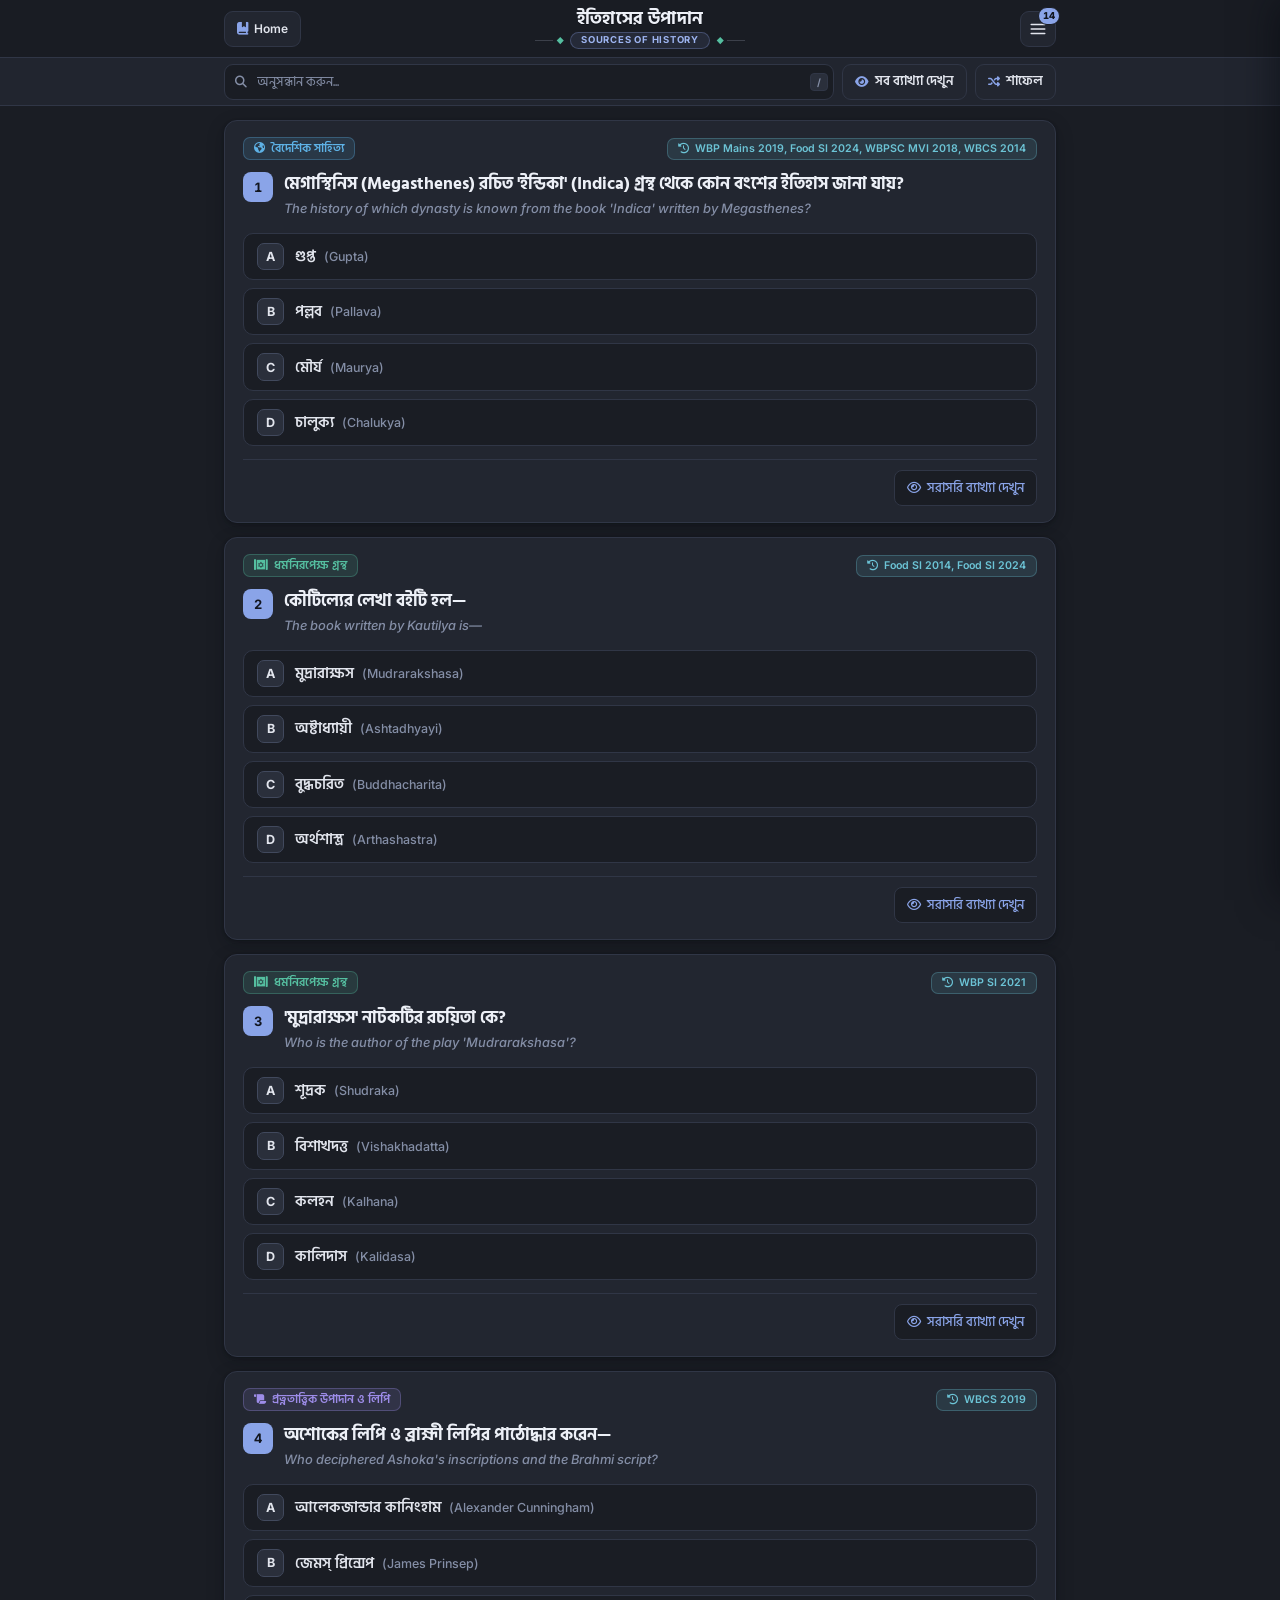
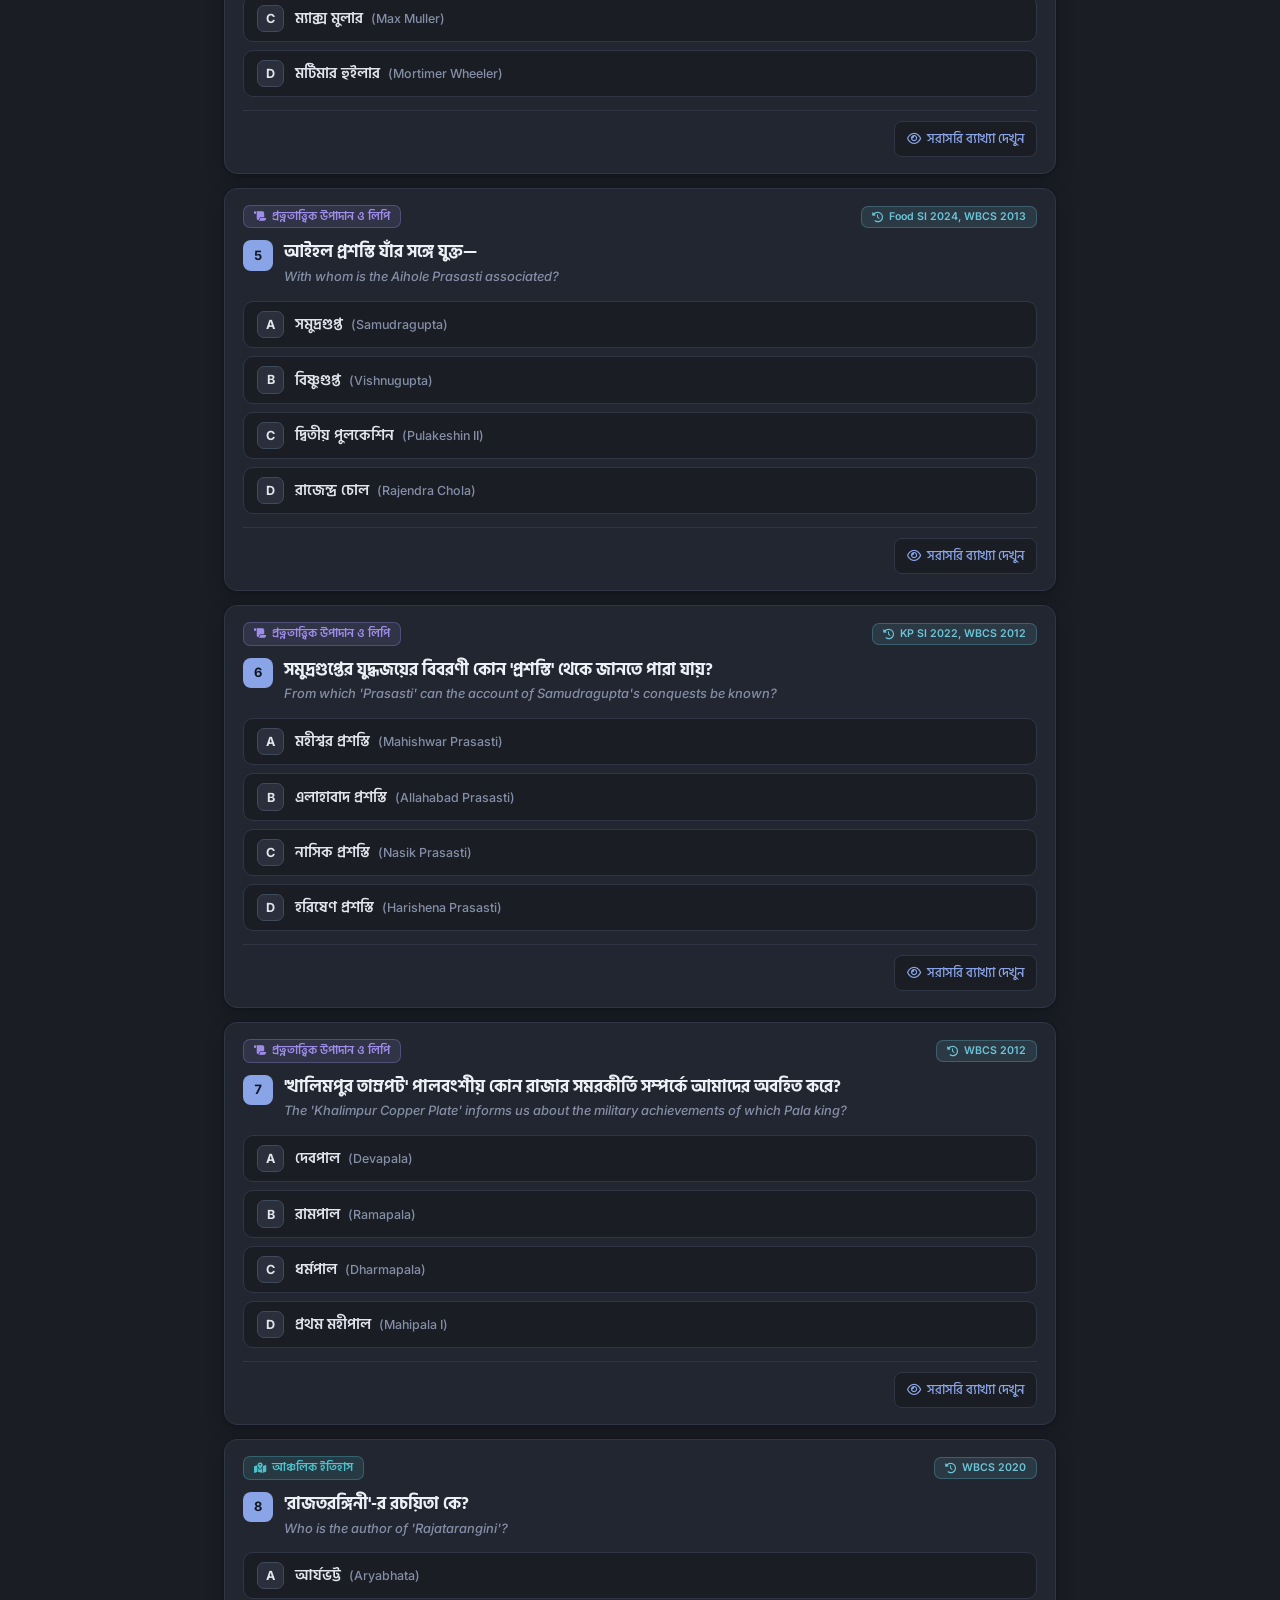
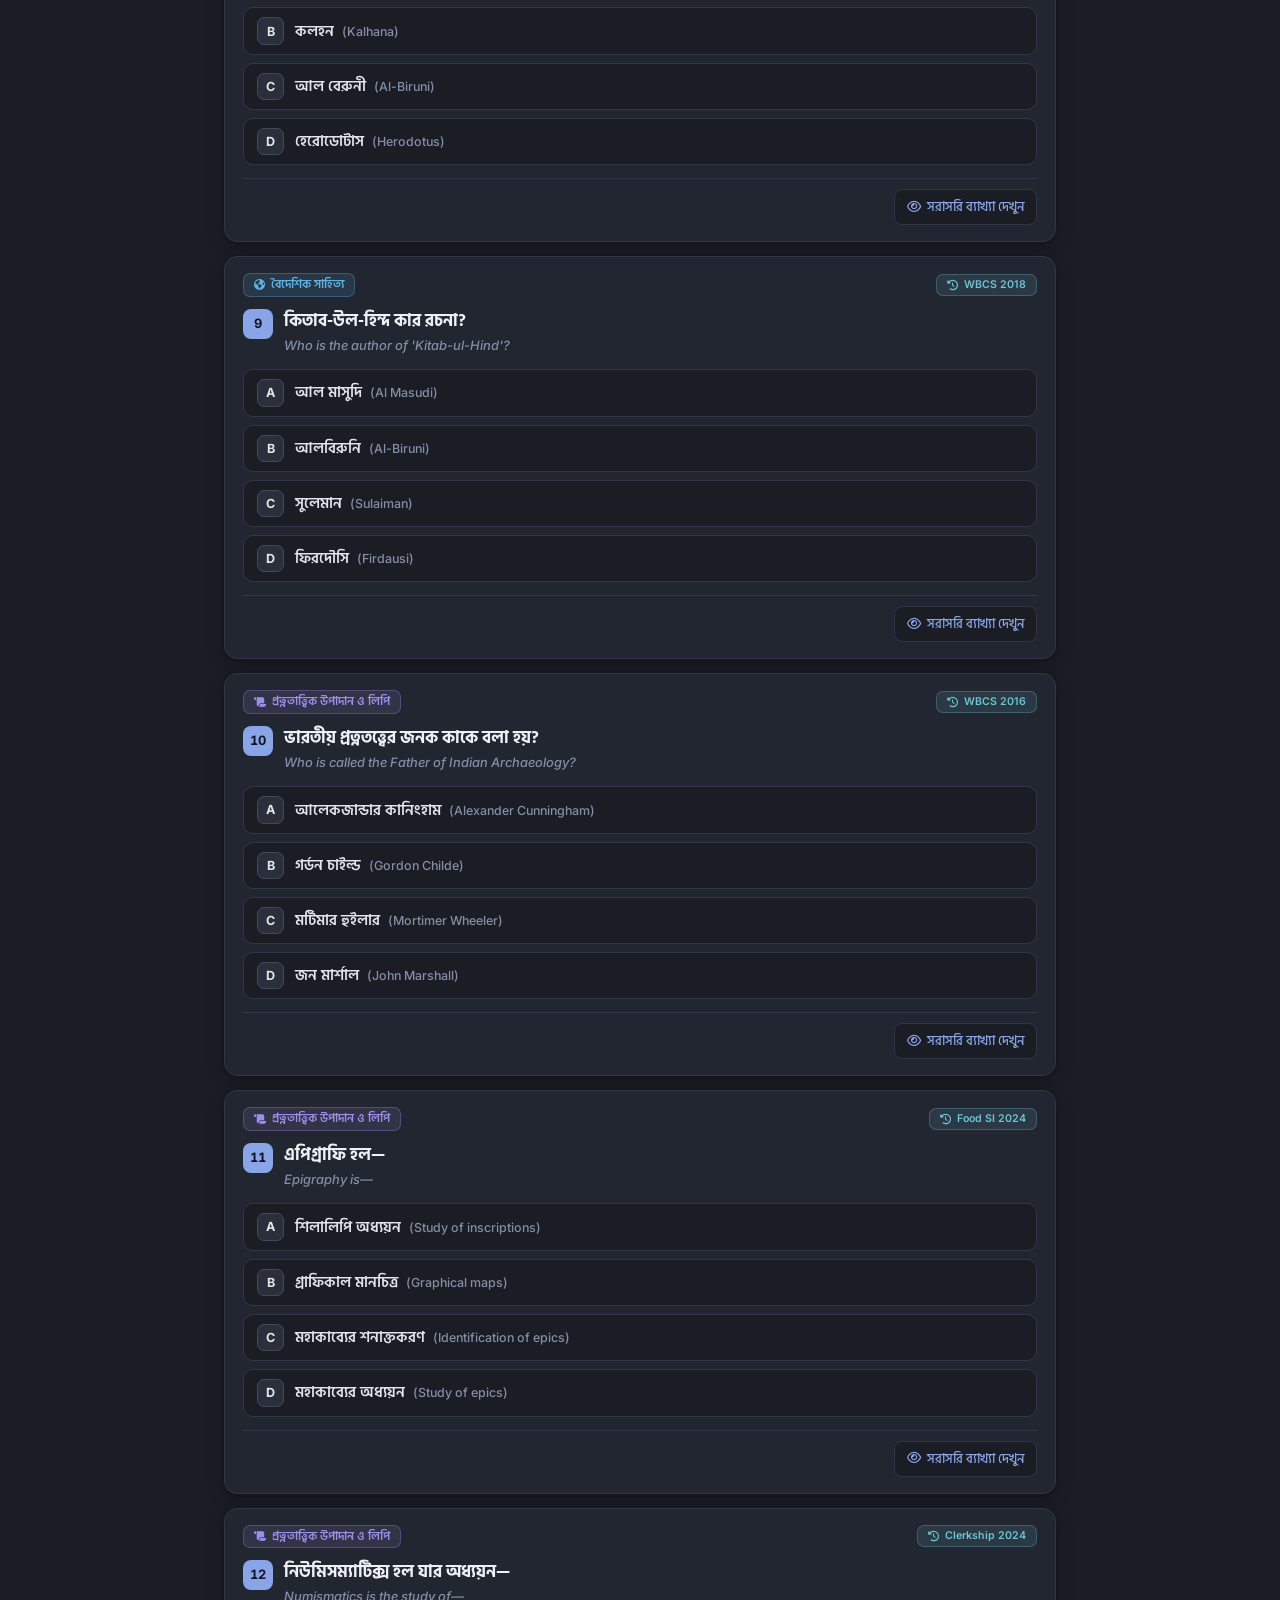
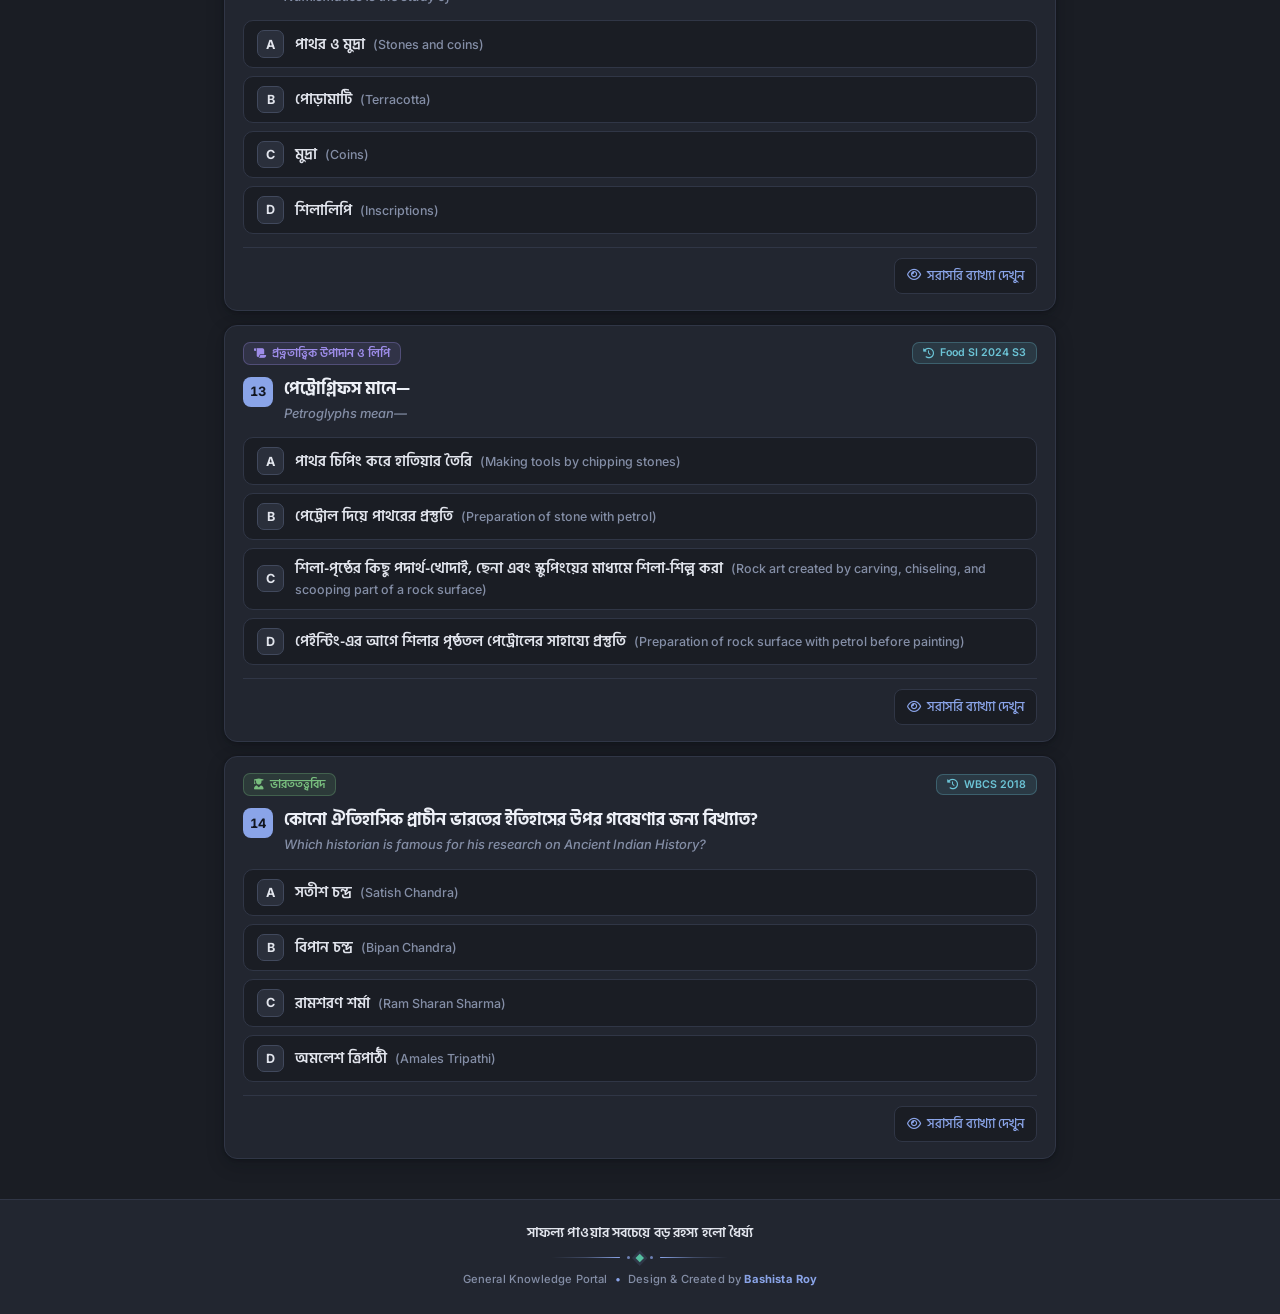
==== subjects/history/mcq/chapter_1_concept_of_history.html @ 6ce16131 "Add files via upload" ====
<!DOCTYPE html>
<html lang="bn" data-theme="comfort-night">
<head>
  <meta charset="UTF-8" />
  <meta name="viewport" content="width=device-width, initial-scale=1.0" />
  <meta name="description" content="ইতিহাসের উপাদান (Sources of History) — বিগত বছরের প্রশ্নাবলী ও বিশ্লেষণাত্মক অনুশীলন" />
  <meta name="color-scheme" content="dark light" />
  <title>ইতিহাসের উপাদান — Sources of History</title>

  <!-- Initial Theme, 0.5px Font-Size & Line-Space Guard (Prevents FOUC) -->
  <script>
    (() => {
      try {
        const validThemes = ['comfort-night', 'comfort-day', 'light', 'dark-night'];
        const savedTheme = localStorage.getItem('bn_mcq_theme');
        if (savedTheme && validThemes.includes(savedTheme)) {
          document.documentElement.setAttribute('data-theme', savedTheme);
        }
        const savedSize = parseFloat(localStorage.getItem('bn_mcq_fontsize'));
        if (!Number.isNaN(savedSize) && savedSize >= 10 && savedSize <= 18) {
          const snapped = Math.round(savedSize * 2) / 2;
          document.documentElement.style.fontSize = snapped + 'px';
        } else {
          document.documentElement.style.fontSize = '14px';
        }
        const validLineSpaces = ['1.50', '1.65', '1.75', '1.90', '2.00'];
        const savedLineSpace = localStorage.getItem('bn_mcq_linegap');
        if (savedLineSpace && validLineSpaces.includes(savedLineSpace)) {
          document.documentElement.style.setProperty('--reader-line-height', savedLineSpace);
        }
      } catch {
        document.documentElement.style.fontSize = '14px';
      }
    })();
  </script>

  <!-- Google Fonts: Hind Siliguri (Bengali) & Inter (Latin) -->
  <link rel="preconnect" href="https://fonts.googleapis.com" />
  <link rel="preconnect" href="https://fonts.gstatic.com" crossorigin />
  <link href="https://fonts.googleapis.com/css2?family=Hind+Siliguri:wght@400;500;600;700&family=Inter:wght@400;500;600;700;800&display=swap" rel="stylesheet" />

  <!-- Font Awesome 6.5.1 Icons -->
  <link rel="stylesheet" href="https://cdnjs.cloudflare.com/ajax/libs/font-awesome/6.5.1/css/all.min.css" />

  <!-- Inline SVG Favicon Harmonized with Soft Slate & Periwinkle/Sky Blue (Zero Gold/Sand/Pink) -->
  <link rel="icon" type="image/svg+xml" href="data:image/svg+xml,%3Csvg xmlns='http://www.w3.org/2000/svg' viewBox='0 0 64 64'%3E%3Crect width='64' height='64' rx='14' fill='%231a1d24'/%3E%3Crect x='4' y='4' width='56' height='56' rx='11' fill='none' stroke='%238aa4e8' stroke-width='2.5'/%3E%3Cpath d='M20 18h20a4 4 0 0 1 4 4v22a2 2 0 0 1-2 2H22a4 4 0 0 0-4 4V20a2 2 0 0 1 2-2z' fill='none' stroke='%23edf0f7' stroke-width='3' stroke-linejoin='round'/%3E%3Cline x1='25' y1='26' x2='37' y2='26' stroke='%235eb2e6' stroke-width='2.5' stroke-linecap='round'/%3E%3Cline x1='25' y1='33' x2='34' y2='33' stroke='%238aa4e8' stroke-width='2.5' stroke-linecap='round'/%3E%3C/svg%3E" />

  <!-- Main MCQ Stylesheet -->
  <link rel="stylesheet" href="../../../css/mcq-style.css" />
</head>
<body>
  <!-- Screen-Reader Live Announcements -->
  <div id="sr-announcer" class="sr-only" aria-live="polite" aria-atomic="true"></div>

  <!-- Floating Toast Feedback -->
  <div id="app-toast" class="app-toast" role="status" aria-live="polite">
    <i class="fa-solid fa-circle-check" aria-hidden="true"></i>
    <span id="app-toast-text"></span>
  </div>

  <!-- ========================================================================
       1. STICKY TOP HEADER & MATHEMATICALLY CENTERED EDITORIAL MASTHEAD
       ======================================================================== -->
  <header class="site-header" id="site-header">
    <div class="header-inner">
      <div class="header-left">
        <a href="../../../index.html" class="home-btn" id="home-btn" title="Home" aria-label="Home">
          <i class="fa-solid fa-book-bookmark" aria-hidden="true"></i>
          <span>Home</span>
        </a>
      </div>

      <div class="header-center">
        <h1 class="main-title-bn">ইতিহাসের উপাদান</h1>
        <div class="masthead-sub-row">
          <span class="masthead-ornament left" aria-hidden="true"></span>
          <div class="sub-title-en">Sources of History</div>
          <span class="masthead-ornament right" aria-hidden="true"></span>
        </div>
      </div>

      <div class="header-right">
        <button
          type="button"
          class="icon-btn"
          id="menu-open-btn"
          title="মেনু খুলুন"
          aria-label="মেনু খুলুন"
          aria-expanded="false"
          aria-controls="side-drawer"
        >
          <svg width="18" height="18" viewBox="0 0 24 24" fill="none" stroke="currentColor" stroke-width="2.1" stroke-linecap="round" stroke-linejoin="round" aria-hidden="true">
            <line x1="3" y1="6" x2="21" y2="6"></line>
            <line x1="3" y1="12" x2="21" y2="12"></line>
            <line x1="3" y1="18" x2="21" y2="18"></line>
          </svg>
          <span class="menu-badge-pill" id="header-unanswered-badge" aria-hidden="true">14</span>
        </button>
      </div>
    </div>

    <div class="reading-progress-track" aria-hidden="true">
      <div class="reading-progress-fill" id="reading-progress-fill"></div>
    </div>
  </header>

  <!-- ========================================================================
       2. SMART STICKY SEARCH BAR WITH MATCH COUNTER & UP/DOWN ARROWS
       ======================================================================== -->
  <div class="search-bar-wrapper" id="search-bar-wrapper">
    <div class="search-bar-inner">
      <div class="search-input-box" id="search-input-box">
        <span class="search-icon" aria-hidden="true">
          <i class="fa-solid fa-magnifying-glass"></i>
        </span>
        <input
          type="text"
          id="search-input"
          class="search-input"
          placeholder="অনুসন্ধান করুন..."
          autocomplete="off"
          aria-label="প্রশ্ন, অপশন বা ব্যাখ্যা খুঁজুন"
        />
        <div class="search-meta">
          <span class="kbd-hint" id="search-kbd-hint">/</span>
          <div class="search-nav-controls" id="search-nav-controls" role="group" aria-label="Search match navigation">
            <span class="search-match-count" id="search-match-count" aria-live="polite">0/0</span>
            <button type="button" class="search-nav-btn" id="search-prev-btn" title="পূর্ববর্তী মিল (Shift+Enter)" aria-label="Previous match" disabled>
              <i class="fa-solid fa-chevron-up" aria-hidden="true"></i>
            </button>
            <button type="button" class="search-nav-btn" id="search-next-btn" title="পরবর্তী মিল (Enter)" aria-label="Next match" disabled>
              <i class="fa-solid fa-chevron-down" aria-hidden="true"></i>
            </button>
          </div>
          <button type="button" class="search-clear-btn" id="search-clear-btn" title="মুছে ফেলুন" aria-label="Clear search">×</button>
        </div>
      </div>

      <button
        type="button"
        class="action-pill-btn"
        id="btn-toggle-all-explains"
        aria-pressed="false"
        title="সব ব্যাখ্যা দেখুন / লুকান"
      >
        <i id="icon-toggle-all" class="fa-solid fa-eye" aria-hidden="true"></i>
        <span class="btn-label" id="text-toggle-all">সব ব্যাখ্যা দেখুন</span>
      </button>

      <button
        type="button"
        class="action-pill-btn"
        id="btn-shuffle"
        title="প্রশ্ন ও অপশন শাফেল করুন"
      >
        <i class="fa-solid fa-shuffle" aria-hidden="true"></i>
        <span class="btn-label">শাফেল</span>
      </button>
    </div>
  </div>

  <!-- ========================================================================
       3. STYLISH MULTI-COLORED SLIDE-OUT DRAWER (BASHISTA ROY)
       ======================================================================== -->
  <div class="drawer-backdrop" id="drawer-backdrop"></div>
  <aside class="side-drawer" id="side-drawer" aria-label="BASHISTA ROY মেনু" aria-hidden="true" tabindex="-1">
    <!-- Gradient-Free 5-Segment Cool Botanical Top Accent Bar -->
    <div class="drawer-top-segments" aria-hidden="true">
      <span class="seg-indigo"></span>
      <span class="seg-sky"></span>
      <span class="seg-teal"></span>
      <span class="seg-lavender"></span>
      <span class="seg-sage"></span>
    </div>

    <!-- Stylish BASHISTA ROY Identity Header -->
    <div class="drawer-header">
      <div class="brand-identity">
        <span class="brand-monogram-outer" aria-hidden="true">
          <span class="brand-monogram-inner">BR</span>
        </span>
        <div class="brand-name-wrap">
          <span class="brand-name">BASHISTA ROY</span>
          <div class="brand-accent-bar" aria-hidden="true">
            <span class="brand-bar-line"></span>
            <span class="brand-bar-short"></span>
            <span class="brand-bar-dot"></span>
          </div>
        </div>
      </div>
      <button type="button" class="drawer-close-btn" id="drawer-close-btn" title="বন্ধ করুন" aria-label="Close drawer">×</button>
    </div>

    <!-- 2-Tab Navigation Bar -->
    <div class="drawer-tabs-bar" role="tablist" aria-label="মেনু বিভাগসমূহ">
      <button
        type="button"
        role="tab"
        id="tab-toc"
        class="drawer-tab-btn active"
        aria-selected="true"
        aria-controls="panel-toc"
        data-drawer-tab="toc"
      >
        <i class="fa-solid fa-book-open" aria-hidden="true"></i>
        <span>সূচিপত্র</span>
      </button>

      <button
        type="button"
        role="tab"
        id="tab-palette"
        class="drawer-tab-btn"
        aria-selected="false"
        aria-controls="panel-palette"
        data-drawer-tab="palette"
      >
        <i class="fa-solid fa-list-ol" aria-hidden="true"></i>
        <span>প্রশ্ন তালিকা</span>
        <span class="tab-count-pill" id="tab-unanswered-badge">14</span>
      </button>
    </div>

    <div class="drawer-body custom-scroll">
      <!-- Tab 1: সূচিপত্র (Multi-Colored Categories + Eye-Comfort Reading Controls) -->
      <div id="panel-toc" class="drawer-tab-panel" role="tabpanel" aria-labelledby="tab-toc">
        <div id="category-filter-container" class="filter-nav-group"></div>

        <hr class="drawer-divider" />

        <div class="controls-panel">
          <!-- Mode Switcher: 4 Horizontal Pills with Original Inline SVG Icons -->
          <div class="control-block">
            <div class="control-top">
              <span class="control-label-wrap">
                <span class="ctrl-mini-icon mode-icon" aria-hidden="true"><i class="fa-solid fa-circle-half-stroke"></i></span>
                <span>Mode</span>
              </span>
              <span class="value-pill mode-pill" id="theme-mode-display">Soft</span>
            </div>
            <div class="theme-mode-grid" id="theme-mode-grid" role="group" aria-label="Reading Mode">
              <button type="button" class="theme-pill active" data-theme-val="comfort-night" aria-pressed="true" title="Soft — Calm Low-Glare Slate Dusk">
                <svg width="12" height="12" viewBox="0 0 24 24" fill="none" stroke="currentColor" stroke-width="2" stroke-linecap="round" stroke-linejoin="round" aria-hidden="true">
                  <path d="M17.5 19H9a7 7 0 1 1 6.71-9h1.79a4.5 4.5 0 1 1 0 9Z"></path>
                </svg>
                <span>Soft</span>
              </button>
              <button type="button" class="theme-pill" data-theme-val="comfort-day" aria-pressed="false" title="Mist — Low Brightness + Blue-Light Filter">
                <svg width="12" height="12" viewBox="0 0 24 24" fill="none" stroke="currentColor" stroke-width="2" stroke-linecap="round" stroke-linejoin="round" aria-hidden="true">
                  <path d="M11 20A7 7 0 0 1 9.8 6.1C15.5 5 17 4.48 19 2c1 2 2 4.18 2 8 0 5.5-4.78 10-10 10Z"></path>
                  <path d="M2 21c0-3 1.85-5.36 5.08-6C9.5 14.52 12 13 13 12"></path>
                </svg>
                <span>Mist</span>
              </button>
              <button type="button" class="theme-pill" data-theme-val="light" aria-pressed="false" title="Day — Soft Matte Sage-Stone & Deep Teal">
                <svg width="12" height="12" viewBox="0 0 24 24" fill="none" stroke="currentColor" stroke-width="2" stroke-linecap="round" stroke-linejoin="round" aria-hidden="true">
                  <circle cx="12" cy="12" r="4"></circle>
                  <path d="M12 2v2M12 20v2M4.93 4.93l1.41 1.41M17.66 17.66l1.41 1.41M2 12h2M20 12h2M4.93 19.07l1.41-1.41M17.66 6.34l1.41-1.41"></path>
                </svg>
                <span>Day</span>
              </button>
              <button type="button" class="theme-pill" data-theme-val="dark-night" aria-pressed="false" title="Night — Deep Matte Obsidian & Ice-Sky Blue">
                <svg width="12" height="12" viewBox="0 0 24 24" fill="none" stroke="currentColor" stroke-width="2" stroke-linecap="round" stroke-linejoin="round" aria-hidden="true">
                  <path d="M12 3a6 6 0 0 0 9 9 9 9 0 1 1-9-9Z"></path>
                </svg>
                <span>Night</span>
              </button>
            </div>
          </div>

          <!-- Font Size Control (0.5px precision steps: 10 to 18) -->
          <div class="control-block">
            <div class="control-top">
              <label for="font-size-slider" class="control-label-wrap">
                <span class="ctrl-mini-icon font-icon" aria-hidden="true"><i class="fa-solid fa-text-height"></i></span>
                <span>Font Size</span>
              </label>
              <span class="value-pill font-pill" id="font-size-display">14px</span>
            </div>
            <div class="font-control-row">
              <button type="button" class="step-btn" id="font-dec-btn" aria-label="Decrease font size by 0.5px">−</button>
              <input type="range" id="font-size-slider" min="10" max="18" step="0.5" value="14" />
              <button type="button" class="step-btn" id="font-inc-btn" aria-label="Increase font size by 0.5px">+</button>
            </div>
          </div>

          <!-- Line Space Control -->
          <div class="control-block">
            <div class="control-top">
              <span class="control-label-wrap">
                <span class="ctrl-mini-icon line-icon" aria-hidden="true"><i class="fa-solid fa-align-justify"></i></span>
                <span>Line Space</span>
              </span>
              <span class="value-pill line-pill-val" id="line-space-display">1.65</span>
            </div>
            <div class="line-space-grid" id="line-space-grid" role="group" aria-label="Line Space">
              <button type="button" class="line-pill" data-lh="1.50">1.50</button>
              <button type="button" class="line-pill active" data-lh="1.65">1.65</button>
              <button type="button" class="line-pill" data-lh="1.75">1.75</button>
              <button type="button" class="line-pill" data-lh="1.90">1.90</button>
              <button type="button" class="line-pill" data-lh="2.00">2.00</button>
            </div>
          </div>

          <!-- Reset Progress Button -->
          <button type="button" class="reset-btn" id="btn-reset-progress">
            <i class="fa-solid fa-rotate-left" aria-hidden="true"></i>
            <span>সকল উত্তর পুনরায় শুরু করুন (Reset)</span>
          </button>
        </div>
      </div>

      <!-- Tab 2: প্রশ্ন তালিকা (CORRECT | WRONG | REST + 3-Segment Bar + Palette Grid) -->
      <div id="panel-palette" class="drawer-tab-panel" role="tabpanel" aria-labelledby="tab-palette" hidden>
        <div class="score-panel">
          <div class="score-strip">
            <div class="score-pill correct">
              <span class="score-label">
                <span class="score-dot"><i class="fa-solid fa-check" aria-hidden="true"></i></span>
                CORRECT
              </span>
              <span class="score-num" id="counter-correct">0</span>
            </div>

            <div class="score-pill wrong">
              <span class="score-label">
                <span class="score-dot"><i class="fa-solid fa-xmark" aria-hidden="true"></i></span>
                WRONG
              </span>
              <span class="score-num" id="counter-wrong">0</span>
            </div>

            <div class="score-pill rest">
              <span class="score-label">
                <span class="score-dot"><i class="fa-solid fa-hourglass-half" aria-hidden="true"></i></span>
                REST
              </span>
              <span class="score-num" id="counter-pending">14</span>
            </div>
          </div>

          <div class="score-progress-track" aria-hidden="true">
            <div class="score-progress-correct" id="score-bar-correct"></div>
            <div class="score-progress-wrong" id="score-bar-wrong"></div>
            <div class="score-progress-rest" id="score-bar-rest"></div>
          </div>
        </div>

        <div class="palette-grid" id="palette-grid"></div>

        <button type="button" class="reset-btn" id="btn-reset-progress-palette">
          <i class="fa-solid fa-rotate-left" aria-hidden="true"></i>
          <span>সকল উত্তর পুনরায় শুরু করুন (Reset)</span>
        </button>
      </div>
    </div>
  </aside>

  <!-- ========================================================================
       4. MAIN QUESTION FEED
       ======================================================================== -->
  <main class="main-container" id="top">
    <div id="filter-indicator" class="filter-indicator hidden">
      <span class="filter-indicator-left">
        <span class="filter-dot" id="filter-indicator-dot"></span>
        <span>বর্তমান ক্যাটাগরি: <strong id="filter-category-name"></strong></span>
      </span>
      <button type="button" class="filter-reset-link" id="btn-show-all-categories">সকল প্রশ্ন দেখুন</button>
    </div>

    <section id="questions-feed" class="questions-feed" aria-label="প্রশ্নাবলি তালিকা"></section>

    <div id="empty-state" class="empty-state hidden">
      <div class="empty-icon-box" aria-hidden="true">
        <i class="fa-solid fa-magnifying-glass"></i>
      </div>
      <h3 class="empty-title">কোনো প্রশ্ন খুঁজে পাওয়া যায়নি</h3>
      <p class="empty-desc">অন্য কোনো কি-ওয়ার্ড লিখে অনুসন্ধান করুন অথবা সূচিপত্র থেকে ক্যাটাগরি পরিবর্তন করুন।</p>
      <button type="button" class="empty-reset-btn" id="btn-clear-filters-empty">সব ফিল্টার মুছুন</button>
    </div>
  </main>

  <!-- ========================================================================
       5. CLEAN, SIMPLE FOOTER WITH ATTRACTIVE EDITORIAL DIVIDER LINE
       ======================================================================== -->
  <footer class="site-footer">
    <div class="footer-inner">
      <p class="footer-quote">সাফল্য পাওয়ার সবচেয়ে বড় রহস্য হলো ধৈর্য্য</p>
      <div class="footer-divider" aria-hidden="true">
        <span class="footer-divider-line left"></span>
        <span class="footer-divider-dot"></span>
        <span class="footer-divider-gem"></span>
        <span class="footer-divider-dot"></span>
        <span class="footer-divider-line right"></span>
      </div>
      <p class="footer-credit">General Knowledge Portal <span class="footer-dot" aria-hidden="true">•</span> Design &amp; Created by <span class="footer-author">Bashista Roy</span></p>
    </div>
  </footer>

  <!-- Floating Back-to-Top Button -->
  <button type="button" class="back-to-top-btn" id="back-to-top-btn" title="উপরে যান" aria-label="Back to top">
    <i class="fa-solid fa-chevron-up" aria-hidden="true"></i>
  </button>

  <!-- ========================================================================
       6. EXTERNAL CHAPTER NOTES DATA & REUSABLE MCQ ENGINE
       ======================================================================== -->
  <script src="./chapter_1_concept_of_history.js"></script>
  <script src="../../../js/mcq-engine.js"></script>
</body>
</html>
---- css/mcq-style.css ----
/* ==========================================================================
   1. FOUR ULTRA-LOW-GLARE MATTE READING THEMES
      Zero Pink / Rose / Afghan Sand / Golden Wood / Bright Amber / Copper
   ========================================================================== */
:root,
[data-theme="comfort-night"] {
  /* 1. Soft (Default) — Calm Low-Glare Slate Dusk & Periwinkle Indigo */
  --bg-page: #1a1d24;
  --bg-surface: #222630;
  --bg-elevated: #2a2f3b;
  --bg-header: rgba(26, 29, 36, 0.95);
  --bg-search: rgba(34, 38, 48, 0.96);

  --text-primary: #e2e5ed;
  --text-secondary: #b6bfd2;
  --text-muted: #848ea6;
  --ink-strong: #edf0f7;

  --accent: #8aa4e8;
  --accent-soft: rgba(138, 164, 232, 0.13);
  --accent-border: rgba(138, 164, 232, 0.30);
  --badge-text: #121620;

  --masthead-ink: #edf0f7;
  --masthead-shadow: 0 1px 0 rgba(9, 11, 17, 0.65);
  --masthead-rule: rgba(182, 191, 210, 0.22);
  --masthead-gem: #55bfa0;
  --h1-pill-bg: #252a38;
  --h1-pill-border: rgba(138, 164, 232, 0.30);
  --h1-pill-text: #9db4f0;

  --border-hairline: #303646;
  --border-strong: #41495d;

  /* Cool & Botanical Multi-Color Menu & Category Tokens */
  --c-indigo: #8aa4e8;
  --c-indigo-soft: rgba(138, 164, 232, 0.13);
  --c-indigo-border: rgba(138, 164, 232, 0.30);

  --c-cerulean: #5daee0;
  --c-cerulean-soft: rgba(93, 174, 224, 0.13);
  --c-cerulean-border: rgba(93, 174, 224, 0.30);

  --c-sky: #5eb2e6;
  --c-sky-soft: rgba(94, 178, 230, 0.13);
  --c-sky-border: rgba(94, 178, 230, 0.30);

  --c-teal: #55bfa0;
  --c-teal-soft: rgba(85, 191, 160, 0.13);
  --c-teal-border: rgba(85, 191, 160, 0.30);

  --c-lavender: #9d8ce8;
  --c-lavender-soft: rgba(157, 140, 232, 0.13);
  --c-lavender-border: rgba(157, 140, 232, 0.30);

  --c-cyan: #4ec2cc;
  --c-cyan-soft: rgba(78, 194, 204, 0.13);
  --c-cyan-border: rgba(78, 194, 204, 0.30);

  --c-sage: #78bd7e;
  --c-sage-soft: rgba(120, 189, 126, 0.13);
  --c-sage-border: rgba(120, 189, 126, 0.30);

  /* PYQ Badge — Cool Cyan-Slate */
  --pyq-color: #6cc4d6;
  --pyq-bg: rgba(108, 196, 214, 0.12);
  --pyq-border: rgba(108, 196, 214, 0.28);

  /* Feedback Tokens: Calm Emerald-Sage & Muted Brick-Red (Zero Pink) */
  --correct-color: #5cbf97;
  --correct-bg: #1c2e2a;
  --correct-border: #356958;
  --correct-ink: #d4efe4;

  --wrong-color: #d96c60;
  --wrong-bg: #312120;
  --wrong-border: #6f3d37;
  --wrong-ink: #f4d8d4;

  /* Editorial Reference Tables */
  --table-border: #343b4c;
  --table-thead-bg: #272c3a;
  --table-head-text: #edf0f7;
  --table-h-divider: rgba(226, 229, 237, 0.08);
  --table-row-odd: #222630;
  --table-row-even: #262b37;
  --table-col1-ink: #edf0f7;
  --table-body-ink: #c1c8da;
  --table-hover: rgba(138, 164, 232, 0.08);

  /* Search Highlight — Cool Sky-Teal + High-Contrast Active Match */
  --mark-bg: rgba(94, 178, 230, 0.24);
  --mark-text: #eef4fa;
  --mark-active-bg: #5eb2e6;
  --mark-active-text: #0f141c;
  --mark-active-ring: rgba(94, 178, 230, 0.48);

  --backdrop-color: rgba(10, 12, 18, 0.60);
  --shadow-card: 0 1px 3px rgba(9, 11, 17, 0.36), 0 6px 18px rgba(9, 11, 17, 0.24);
  --shadow-drawer: -12px 0 34px rgba(9, 11, 17, 0.58);

  --header-height: 58px;
  --search-height: 48px;
  --reader-line-height: 1.65;
}

[data-theme="comfort-day"] {
  /* 2. Mist — Low-Brightness Warm-Muted Neutral Stone + Blue-Light Filter Veil */
  --bg-page: #cfc9be;
  --bg-surface: #d7d2c7;
  --bg-elevated: #c3bdb1;
  --bg-header: rgba(207, 201, 190, 0.96);
  --bg-search: rgba(215, 210, 199, 0.97);

  --text-primary: #252622;
  --text-secondary: #3e403a;
  --text-muted: #5c5e56;
  --ink-strong: #191a17;

  --accent: #225866;
  --accent-soft: rgba(34, 88, 102, 0.11);
  --accent-border: rgba(34, 88, 102, 0.28);
  --badge-text: #eae6dd;

  --masthead-ink: #191a17;
  --masthead-shadow: 0 1px 0 rgba(235, 231, 222, 0.72);
  --masthead-rule: rgba(62, 64, 58, 0.26);
  --masthead-gem: #225866;
  --h1-pill-bg: #c6c0b4;
  --h1-pill-border: rgba(34, 88, 102, 0.28);
  --h1-pill-text: #1b4a56;

  --border-hairline: #b9b3a7;
  --border-strong: #a39d90;

  --c-indigo: #365080;
  --c-indigo-soft: rgba(54, 80, 128, 0.11);
  --c-indigo-border: rgba(54, 80, 128, 0.28);

  --c-cerulean: #235c7c;
  --c-cerulean-soft: rgba(35, 92, 124, 0.11);
  --c-cerulean-border: rgba(35, 92, 124, 0.28);

  --c-sky: #1e5f85;
  --c-sky-soft: rgba(30, 95, 133, 0.11);
  --c-sky-border: rgba(30, 95, 133, 0.28);

  --c-teal: #1d6451;
  --c-teal-soft: rgba(29, 100, 81, 0.11);
  --c-teal-border: rgba(29, 100, 81, 0.28);

  --c-lavender: #504491;
  --c-lavender-soft: rgba(80, 68, 145, 0.11);
  --c-lavender-border: rgba(80, 68, 145, 0.28);

  --c-cyan: #1c626b;
  --c-cyan-soft: rgba(28, 98, 107, 0.11);
  --c-cyan-border: rgba(28, 98, 107, 0.28);

  --c-sage: #2e6336;
  --c-sage-soft: rgba(46, 99, 54, 0.11);
  --c-sage-border: rgba(46, 99, 54, 0.28);

  --pyq-color: #215a69;
  --pyq-bg: rgba(33, 90, 105, 0.11);
  --pyq-border: rgba(33, 90, 105, 0.28);

  --correct-color: #1f614a;
  --correct-bg: #c4d1c7;
  --correct-border: #6d9986;
  --correct-ink: #123629;

  --wrong-color: #9e3931;
  --wrong-bg: #d6c3bc;
  --wrong-border: #b37872;
  --wrong-ink: #571b16;

  --table-border: #b2aca0;
  --table-thead-bg: #c6c0b4;
  --table-head-text: #191a17;
  --table-h-divider: rgba(25, 26, 23, 0.09);
  --table-row-odd: #d7d2c7;
  --table-row-even: #cec9be;
  --table-col1-ink: #191a17;
  --table-body-ink: #353731;
  --table-hover: rgba(34, 88, 102, 0.07);

  --mark-bg: rgba(34, 88, 102, 0.21);
  --mark-text: #141613;
  --mark-active-bg: #225866;
  --mark-active-text: #eae6dd;
  --mark-active-ring: rgba(34, 88, 102, 0.42);

  --backdrop-color: rgba(25, 26, 23, 0.42);
  --shadow-card: 0 1px 3px rgba(25, 26, 23, 0.08), 0 5px 14px rgba(25, 26, 23, 0.06);
  --shadow-drawer: -12px 0 30px rgba(25, 26, 23, 0.22);
}

/* Hardware-Style Warm Blue-Light Filter Optical Veil — ONLY Active in Mist Mode */
[data-theme="comfort-day"] body::after {
  content: "";
  position: fixed;
  inset: 0;
  pointer-events: none;
  z-index: 9999;
  background: rgba(196, 152, 86, 0.085);
  mix-blend-mode: multiply;
}

[data-theme="light"] {
  /* 3. Day — Soft Matte Sage-Stone & Deep Botanical Teal */
  --bg-page: #eef2ee;
  --bg-surface: #f7f9f7;
  --bg-elevated: #e1e7e1;
  --bg-header: rgba(238, 242, 238, 0.95);
  --bg-search: rgba(247, 249, 247, 0.96);

  --text-primary: #1a221f;
  --text-secondary: #36463f;
  --text-muted: #5c6e66;
  --ink-strong: #111815;

  --accent: #22616c;
  --accent-soft: rgba(34, 97, 108, 0.10);
  --accent-border: rgba(34, 97, 108, 0.27);
  --badge-text: #f7f9f7;

  --masthead-ink: #111815;
  --masthead-shadow: 0 1px 0 rgba(250, 253, 250, 0.90);
  --masthead-rule: rgba(17, 24, 21, 0.18);
  --masthead-gem: #22616c;
  --h1-pill-bg: #e2ebe9;
  --h1-pill-border: rgba(34, 97, 108, 0.25);
  --h1-pill-text: #1b5059;

  --border-hairline: #d2dcd2;
  --border-strong: #b7c6b7;

  --c-indigo: #395994;
  --c-indigo-soft: rgba(57, 89, 148, 0.09);
  --c-indigo-border: rgba(57, 89, 148, 0.25);

  --c-cerulean: #22688f;
  --c-cerulean-soft: rgba(34, 104, 143, 0.09);
  --c-cerulean-border: rgba(34, 104, 143, 0.25);

  --c-sky: #1e6996;
  --c-sky-soft: rgba(30, 105, 150, 0.09);
  --c-sky-border: rgba(30, 105, 150, 0.25);

  --c-teal: #1f735b;
  --c-teal-soft: rgba(31, 115, 91, 0.09);
  --c-teal-border: rgba(31, 115, 91, 0.25);

  --c-lavender: #5848a8;
  --c-lavender-soft: rgba(88, 72, 168, 0.09);
  --c-lavender-border: rgba(88, 72, 168, 0.25);

  --c-cyan: #1b717a;
  --c-cyan-soft: rgba(27, 113, 122, 0.09);
  --c-cyan-border: rgba(27, 113, 122, 0.25);

  --c-sage: #33733b;
  --c-sage-soft: rgba(51, 115, 59, 0.09);
  --c-sage-border: rgba(51, 115, 59, 0.25);

  --pyq-color: #246476;
  --pyq-bg: rgba(36, 100, 118, 0.09);
  --pyq-border: rgba(36, 100, 118, 0.25);

  --correct-color: #216e54;
  --correct-bg: #dcece5;
  --correct-border: #78ae99;
  --correct-ink: #123e2e;

  --wrong-color: #b33f36;
  --wrong-bg: #f0dfdd;
  --wrong-border: #c98680;
  --wrong-ink: #611d17;

  --table-border: #c6d3c7;
  --table-thead-bg: #e2ece8;
  --table-head-text: #111815;
  --table-h-divider: rgba(17, 24, 21, 0.08);
  --table-row-odd: #f7f9f7;
  --table-row-even: #edf2ed;
  --table-col1-ink: #111815;
  --table-body-ink: #303f38;
  --table-hover: rgba(34, 97, 108, 0.05);

  --mark-bg: rgba(34, 97, 108, 0.18);
  --mark-text: #101a17;
  --mark-active-bg: #22616c;
  --mark-active-text: #f7f9f7;
  --mark-active-ring: rgba(34, 97, 108, 0.36);

  --backdrop-color: rgba(17, 24, 21, 0.36);
  --shadow-card: 0 1px 3px rgba(17, 24, 21, 0.04), 0 6px 18px rgba(17, 24, 21, 0.04);
  --shadow-drawer: -12px 0 30px rgba(17, 24, 21, 0.13);
}

[data-theme="dark-night"] {
  /* 4. Night — Deep Matte Obsidian Slate & Calm Ice-Sky Blue */
  --bg-page: #0e1116;
  --bg-surface: #151922;
  --bg-elevated: #1e2330;
  --bg-header: rgba(14, 17, 22, 0.95);
  --bg-search: rgba(21, 25, 34, 0.96);

  --text-primary: #e1e6ef;
  --text-secondary: #aeb8c9;
  --text-muted: #7a8599;
  --ink-strong: #edf1f8;

  --accent: #7eb2e6;
  --accent-soft: rgba(126, 178, 230, 0.13);
  --accent-border: rgba(126, 178, 230, 0.30);
  --badge-text: #0d1117;

  --masthead-ink: #edf1f8;
  --masthead-shadow: 0 1px 0 rgba(4, 6, 10, 0.90);
  --masthead-rule: rgba(174, 184, 201, 0.20);
  --masthead-gem: #7eb2e6;
  --h1-pill-bg: #18202c;
  --h1-pill-border: rgba(126, 178, 230, 0.28);
  --h1-pill-text: #97c3ee;

  --border-hairline: #232a38;
  --border-strong: #323c50;

  --c-indigo: #8aa4e8;
  --c-indigo-soft: rgba(138, 164, 232, 0.12);
  --c-indigo-border: rgba(138, 164, 232, 0.28);

  --c-cerulean: #5daee0;
  --c-cerulean-soft: rgba(93, 174, 224, 0.12);
  --c-cerulean-border: rgba(93, 174, 224, 0.28);

  --c-sky: #7eb2e6;
  --c-sky-soft: rgba(126, 178, 230, 0.12);
  --c-sky-border: rgba(126, 178, 230, 0.28);

  --c-teal: #55bfa0;
  --c-teal-soft: rgba(85, 191, 160, 0.12);
  --c-teal-border: rgba(85, 191, 160, 0.28);

  --c-lavender: #9d8ce8;
  --c-lavender-soft: rgba(157, 140, 232, 0.12);
  --c-lavender-border: rgba(157, 140, 232, 0.28);

  --c-cyan: #4ec2cc;
  --c-cyan-soft: rgba(78, 194, 204, 0.12);
  --c-cyan-border: rgba(78, 194, 204, 0.28);

  --c-sage: #78bd7e;
  --c-sage-soft: rgba(120, 189, 126, 0.12);
  --c-sage-border: rgba(120, 189, 126, 0.28);

  --pyq-color: #6cc4d6;
  --pyq-bg: rgba(108, 196, 214, 0.12);
  --pyq-border: rgba(108, 196, 214, 0.28);

  --correct-color: #57b58e;
  --correct-bg: #15251f;
  --correct-border: #315e4d;
  --correct-ink: #cfead9;

  --wrong-color: #d46559;
  --wrong-bg: #291817;
  --wrong-border: #663530;
  --wrong-ink: #f1d2ce;

  --table-border: #272f3f;
  --table-thead-bg: #1a212e;
  --table-head-text: #edf1f8;
  --table-h-divider: rgba(225, 230, 239, 0.07);
  --table-row-odd: #151922;
  --table-row-even: #191e29;
  --table-col1-ink: #edf1f8;
  --table-body-ink: #bac3d4;
  --table-hover: rgba(126, 178, 230, 0.07);

  --mark-bg: rgba(126, 178, 230, 0.24);
  --mark-text: #eef4fa;
  --mark-active-bg: #7eb2e6;
  --mark-active-text: #0b0e14;
  --mark-active-ring: rgba(126, 178, 230, 0.48);

  --backdrop-color: rgba(4, 6, 10, 0.72);
  --shadow-card: 0 2px 6px rgba(3, 5, 8, 0.60), 0 10px 26px rgba(3, 5, 8, 0.46);
  --shadow-drawer: -14px 0 38px rgba(3, 5, 8, 0.82);
}

/* ==========================================================================
   2. RESET & BASE TYPOGRAPHY
   ========================================================================== */
*, *::before, *::after {
  box-sizing: border-box;
  margin: 0;
  padding: 0;
}

html {
  font-size: 14px;
  scroll-behavior: smooth;
  scroll-padding-top: calc(var(--header-height) + var(--search-height) + 14px);
  background-color: var(--bg-page);
  color: var(--text-primary);
  font-family: 'Hind Siliguri', sans-serif;
  -webkit-text-size-adjust: 100%;
  transition: font-size 0.14s ease;
}

body {
  min-height: 100vh;
  display: flex;
  flex-direction: column;
  background-color: var(--bg-page);
  color: var(--text-primary);
  font-family: 'Hind Siliguri', sans-serif;
  overflow-x: hidden;
  -webkit-tap-highlight-color: transparent;
  -webkit-font-smoothing: antialiased;
  transition: background-color 0.2s ease, color 0.2s ease;
}

.font-latin {
  font-family: 'Inter', sans-serif;
}

.is-hidden {
  display: none !important;
}

:focus-visible {
  outline: 2px solid var(--accent);
  outline-offset: 2px;
}

.sr-only {
  position: absolute;
  width: 1px;
  height: 1px;
  padding: 0;
  margin: -1px;
  overflow: hidden;
  clip: rect(0, 0, 0, 0);
  white-space: nowrap;
  border: 0;
}

.custom-scroll::-webkit-scrollbar {
  width: 5px;
  height: 5px;
}
.custom-scroll::-webkit-scrollbar-track {
  background: transparent;
}
.custom-scroll::-webkit-scrollbar-thumb {
  background-color: var(--border-strong);
  border-radius: 9999px;
}

/* ==========================================================================
   3. STICKY TOP HEADER & MATHEMATICALLY CENTERED EDITORIAL MASTHEAD
   ========================================================================== */
.site-header {
  position: sticky;
  top: 0;
  z-index: 100;
  height: var(--header-height);
  background-color: var(--bg-header);
  backdrop-filter: blur(12px);
  -webkit-backdrop-filter: blur(12px);
  border-bottom: 1px solid var(--border-hairline);
  transition: background-color 0.2s ease, border-color 0.2s ease;
}

.header-inner {
  max-width: 860px;
  height: 100%;
  margin: 0 auto;
  padding: 0 14px;
  display: grid;
  grid-template-columns: 1fr auto 1fr;
  align-items: center;
  gap: 10px;
}

.header-left {
  display: flex;
  align-items: center;
  justify-self: start;
}

.home-btn {
  display: inline-flex;
  align-items: center;
  justify-content: center;
  gap: 6px;
  height: 36px;
  padding: 0 12px;
  border-radius: 9px;
  background-color: var(--bg-surface);
  border: 1px solid var(--border-hairline);
  color: var(--text-primary);
  text-decoration: none;
  font-family: 'Inter', sans-serif;
  font-size: 12px;
  font-weight: 600;
  line-height: 1;
  transition: border-color 0.16s ease, color 0.16s ease, background-color 0.16s ease, transform 0.12s ease;
}

.home-btn i {
  font-size: 13px;
  color: var(--accent);
}

.home-btn:hover {
  border-color: var(--accent);
  color: var(--accent);
  background-color: var(--accent-soft);
}

.home-btn:active {
  transform: scale(0.97);
}

.header-center {
  justify-self: center;
  text-align: center;
  display: flex;
  flex-direction: column;
  align-items: center;
  justify-content: center;
  min-width: 0;
  max-width: 100%;
}

.main-title-bn {
  margin: 0 auto;
  text-align: center;
  font-family: 'Hind Siliguri', sans-serif;
  font-size: 18px;
  font-weight: 700;
  line-height: 1.25;
  letter-spacing: 0.01em;
  white-space: nowrap;
  color: var(--masthead-ink);
  text-shadow: var(--masthead-shadow);
}

.masthead-sub-row {
  margin: 2px auto 0;
  display: inline-flex;
  align-items: center;
  justify-content: center;
  gap: 8px;
}

.masthead-ornament {
  display: inline-flex;
  align-items: center;
  gap: 5px;
  flex-shrink: 0;
}

.masthead-ornament::before {
  content: "";
  display: block;
  width: 18px;
  height: 1px;
  background-color: var(--masthead-rule);
}

.masthead-ornament::after {
  content: "";
  display: block;
  width: 4.5px;
  height: 4.5px;
  background-color: var(--masthead-gem);
  transform: rotate(45deg);
}

.masthead-ornament.right {
  flex-direction: row-reverse;
}

.sub-title-en {
  font-family: 'Inter', sans-serif;
  font-size: 9.5px;
  font-weight: 700;
  line-height: 1.15;
  color: var(--h1-pill-text);
  background-color: var(--h1-pill-bg);
  border: 1px solid var(--h1-pill-border);
  padding: 2px 10px;
  border-radius: 999px;
  letter-spacing: 0.08em;
  text-transform: uppercase;
  white-space: nowrap;
}

.header-right {
  display: flex;
  align-items: center;
  justify-self: end;
  gap: 8px;
}

.icon-btn {
  position: relative;
  width: 36px;
  height: 36px;
  border-radius: 9px;
  border: 1px solid var(--border-hairline);
  background-color: var(--bg-surface);
  color: var(--text-primary);
  display: inline-flex;
  align-items: center;
  justify-content: center;
  cursor: pointer;
  transition: border-color 0.16s ease, color 0.16s ease, background-color 0.16s ease, transform 0.12s ease;
}

.icon-btn:hover {
  border-color: var(--accent);
  color: var(--accent);
  background-color: var(--accent-soft);
}

.icon-btn:active {
  transform: scale(0.96);
}

.menu-badge-pill {
  position: absolute;
  top: -5px;
  right: -5px;
  min-width: 18px;
  height: 18px;
  padding: 0 4px;
  border-radius: 999px;
  background-color: var(--accent);
  color: var(--badge-text);
  border: 1.5px solid var(--bg-page);
  font-family: 'Inter', sans-serif;
  font-size: 9.5px;
  font-weight: 800;
  line-height: 1;
  font-variant-numeric: tabular-nums;
  display: inline-flex;
  align-items: center;
  justify-content: center;
  pointer-events: none;
  transition: background-color 0.2s ease, color 0.2s ease;
}

.reading-progress-track {
  position: absolute;
  bottom: 0;
  left: 0;
  width: 100%;
  height: 2px;
  background-color: transparent;
  pointer-events: none;
}

.reading-progress-fill {
  height: 100%;
  width: 0%;
  background-color: var(--accent);
  will-change: width;
  transition: background-color 0.2s ease;
}

/* ==========================================================================
   4. SMART STICKY SEARCH BAR WITH MATCH COUNTER & UP/DOWN NAVIGATION ARROWS
      Remains Pinned & Visible During All Scrolling Until Cleared
   ========================================================================== */
.search-bar-wrapper {
  position: sticky;
  top: var(--header-height);
  z-index: 90;
  height: var(--search-height);
  background-color: var(--bg-search);
  backdrop-filter: blur(10px);
  -webkit-backdrop-filter: blur(10px);
  border-bottom: 1px solid var(--border-hairline);
  transform: translateY(0);
  opacity: 1;
  transition: transform 0.22s ease, opacity 0.18s ease, background-color 0.2s ease;
}

.search-bar-wrapper.search-hidden {
  transform: translateY(-105%);
  opacity: 0;
  pointer-events: none;
}

.search-bar-inner {
  max-width: 860px;
  height: 100%;
  margin: 0 auto;
  padding: 0 14px;
  display: flex;
  align-items: center;
  gap: 8px;
}

.search-input-box {
  position: relative;
  flex: 1;
  min-width: 0;
  display: flex;
  align-items: center;
}

.search-icon {
  position: absolute;
  left: 11px;
  color: var(--text-muted);
  pointer-events: none;
  display: flex;
  align-items: center;
  font-size: 12px;
}

.search-input {
  width: 100%;
  height: 36px;
  padding: 0 36px 0 32px;
  border-radius: 9px;
  border: 1px solid var(--border-hairline);
  background-color: var(--bg-page);
  color: var(--text-primary);
  font-family: 'Hind Siliguri', sans-serif;
  font-size: 13px;
  outline: none;
  transition: border-color 0.16s ease, padding-right 0.16s ease;
}

.search-input-box.has-query .search-input {
  padding-right: 136px;
  border-color: var(--accent-border);
}

.search-input::placeholder {
  color: var(--text-muted);
}

.search-input:focus {
  border-color: var(--accent);
}

.search-meta {
  position: absolute;
  right: 6px;
  display: flex;
  align-items: center;
  gap: 4px;
}

.kbd-hint {
  display: inline-block;
  font-family: 'Inter', sans-serif;
  font-size: 10px;
  font-weight: 700;
  color: var(--text-muted);
  background-color: var(--bg-elevated);
  border: 1px solid var(--border-hairline);
  padding: 1px 6px;
  border-radius: 4px;
  line-height: 1.4;
  pointer-events: none;
}

/* Match Counter & Up/Down Arrows Cluster */
.search-nav-controls {
  display: none;
  align-items: center;
  gap: 3px;
}

.search-nav-controls.visible {
  display: inline-flex;
}

.search-match-count {
  font-family: 'Inter', sans-serif;
  font-size: 10.5px;
  font-weight: 700;
  font-variant-numeric: tabular-nums;
  color: var(--accent);
  background-color: var(--accent-soft);
  border: 1px solid var(--accent-border);
  padding: 2px 6px;
  border-radius: 6px;
  line-height: 1.25;
  white-space: nowrap;
  user-select: none;
}

.search-match-count.is-zero {
  color: var(--text-muted);
  background-color: var(--bg-elevated);
  border-color: var(--border-hairline);
}

.search-nav-btn {
  width: 24px;
  height: 24px;
  border-radius: 6px;
  border: 1px solid var(--border-hairline);
  background-color: var(--bg-surface);
  color: var(--text-primary);
  font-size: 10px;
  cursor: pointer;
  display: inline-flex;
  align-items: center;
  justify-content: center;
  transition: border-color 0.14s ease, color 0.14s ease, background-color 0.14s ease, transform 0.1s ease;
}

.search-nav-btn:hover:not(:disabled) {
  border-color: var(--accent);
  background-color: var(--accent-soft);
  color: var(--accent);
}

.search-nav-btn:active:not(:disabled) {
  transform: scale(0.93);
}

.search-nav-btn:disabled {
  opacity: 0.38;
  cursor: not-allowed;
}

.search-clear-btn {
  width: 24px;
  height: 24px;
  border-radius: 50%;
  border: none;
  background-color: var(--bg-elevated);
  color: var(--text-muted);
  font-size: 14px;
  line-height: 1;
  cursor: pointer;
  display: none;
  align-items: center;
  justify-content: center;
  transition: background-color 0.14s ease, color 0.14s ease;
}

.search-clear-btn.visible {
  display: inline-flex;
}

.search-clear-btn:hover {
  color: var(--wrong-color);
  background-color: var(--wrong-bg);
}

.action-pill-btn {
  height: 36px;
  padding: 0 12px;
  border-radius: 9px;
  border: 1px solid var(--border-hairline);
  background-color: var(--bg-surface);
  color: var(--text-primary);
  font-family: 'Hind Siliguri', sans-serif;
  font-size: 12.5px;
  font-weight: 600;
  line-height: 1;
  cursor: pointer;
  display: inline-flex;
  align-items: center;
  justify-content: center;
  gap: 6px;
  white-space: nowrap;
  flex-shrink: 0;
  transition: border-color 0.15s ease, color 0.15s ease, background-color 0.15s ease, transform 0.12s ease;
}

.action-pill-btn i {
  color: var(--accent);
  font-size: 12px;
}

.action-pill-btn:hover {
  border-color: var(--accent);
  color: var(--accent);
  background-color: var(--accent-soft);
}

.action-pill-btn:active {
  transform: scale(0.97);
}

.action-pill-btn.active {
  background-color: var(--accent-soft);
  border-color: var(--accent);
  color: var(--accent);
}

/* ==========================================================================
   5. STYLISH MULTI-COLORED SLIDE-OUT DRAWER (BASHISTA ROY)
   ========================================================================== */
.drawer-backdrop {
  position: fixed;
  inset: 0;
  z-index: 190;
  background-color: var(--backdrop-color);
  backdrop-filter: blur(2px);
  -webkit-backdrop-filter: blur(2px);
  opacity: 0;
  visibility: hidden;
  transition: opacity 0.22s ease, visibility 0.22s ease;
}

.drawer-backdrop.open {
  opacity: 1;
  visibility: visible;
}

.side-drawer {
  position: fixed;
  top: 0;
  right: 0;
  bottom: 0;
  z-index: 200;
  width: min(330px, 89vw);
  background-color: var(--bg-surface);
  border-left: 1px solid var(--border-hairline);
  box-shadow: var(--shadow-drawer);
  display: flex;
  flex-direction: column;
  transform: translateX(102%);
  transition: transform 0.24s cubic-bezier(0.22, 1, 0.36, 1), background-color 0.2s ease;
}

.side-drawer.open {
  transform: translateX(0);
}

/* Gradient-Free 5-Segment Cool Botanical Top Accent Bar */
.drawer-top-segments {
  display: grid;
  grid-template-columns: repeat(5, 1fr);
  height: 3px;
  width: 100%;
  flex-shrink: 0;
}
.seg-indigo   { background-color: var(--c-indigo); }
.seg-sky      { background-color: var(--c-sky); }
.seg-teal     { background-color: var(--c-teal); }
.seg-lavender { background-color: var(--c-lavender); }
.seg-sage     { background-color: var(--c-sage); }

/* Stylish BASHISTA ROY Identity Header */
.drawer-header {
  min-height: 62px;
  padding: 11px 14px;
  border-bottom: 1px solid var(--border-hairline);
  background-color: var(--bg-surface);
  display: flex;
  align-items: center;
  justify-content: space-between;
  gap: 10px;
}

.brand-identity {
  display: flex;
  align-items: center;
  gap: 11px;
  min-width: 0;
}

.brand-monogram-outer {
  flex-shrink: 0;
  width: 36px;
  height: 36px;
  padding: 2.5px;
  border-radius: 10px;
  border: 1.5px solid var(--accent-border);
  background-color: var(--bg-page);
  display: inline-flex;
  align-items: center;
  justify-content: center;
}

.brand-monogram-inner {
  width: 100%;
  height: 100%;
  border-radius: 7px;
  border: 1px solid var(--c-teal-border);
  background-color: var(--accent-soft);
  color: var(--accent);
  font-family: 'Inter', sans-serif;
  font-size: 12px;
  font-weight: 800;
  letter-spacing: 0.06em;
  display: inline-flex;
  align-items: center;
  justify-content: center;
  line-height: 1;
  user-select: none;
}

.brand-name-wrap {
  display: flex;
  flex-direction: column;
  justify-content: center;
  min-width: 0;
  gap: 4px;
}

.brand-name {
  font-family: 'Inter', sans-serif;
  font-size: 14px;
  font-weight: 800;
  line-height: 1.1;
  letter-spacing: 0.13em;
  text-transform: uppercase;
  color: var(--ink-strong);
  white-space: nowrap;
  overflow: hidden;
  text-overflow: ellipsis;
}

.brand-accent-bar {
  display: flex;
  align-items: center;
  gap: 4px;
}

.brand-bar-line {
  height: 2.5px;
  width: 38px;
  border-radius: 999px;
  background-color: var(--accent);
}

.brand-bar-short {
  height: 2.5px;
  width: 12px;
  border-radius: 999px;
  background-color: var(--c-teal);
}

.brand-bar-dot {
  width: 4.5px;
  height: 4.5px;
  border-radius: 1px;
  background-color: var(--c-sky);
  transform: rotate(45deg);
}

.drawer-close-btn {
  flex-shrink: 0;
  width: 32px;
  height: 32px;
  border-radius: 8px;
  border: 1px solid var(--border-hairline);
  background-color: var(--bg-page);
  color: var(--text-primary);
  font-size: 18px;
  line-height: 1;
  cursor: pointer;
  display: inline-flex;
  align-items: center;
  justify-content: center;
  transition: border-color 0.15s ease, color 0.15s ease, background-color 0.15s ease;
}

.drawer-close-btn:hover {
  border-color: var(--wrong-border);
  background-color: var(--wrong-bg);
  color: var(--wrong-color);
}

/* 2-Tab Navigation Bar: Indigo (সূচিপত্র) & Emerald-Teal (প্রশ্ন তালিকা) */
.drawer-tabs-bar {
  padding: 8px 13px;
  border-bottom: 1px solid var(--border-hairline);
  background-color: var(--bg-page);
  display: grid;
  grid-template-columns: 1fr 1fr;
  gap: 7px;
}

.drawer-tab-btn {
  height: 35px;
  padding: 0 8px;
  border-radius: 8px;
  border: 1px solid var(--border-hairline);
  background-color: var(--bg-surface);
  color: var(--text-secondary);
  font-family: 'Hind Siliguri', sans-serif;
  font-size: 12.5px;
  font-weight: 600;
  cursor: pointer;
  display: inline-flex;
  align-items: center;
  justify-content: center;
  gap: 6px;
  white-space: nowrap;
  transition: background-color 0.15s ease, color 0.15s ease, border-color 0.15s ease;
}

.drawer-tab-btn i {
  font-size: 11.5px;
}

.drawer-tab-btn[data-drawer-tab="toc"] i { color: var(--c-indigo); }
.drawer-tab-btn[data-drawer-tab="palette"] i { color: var(--c-teal); }

.drawer-tab-btn[data-drawer-tab="toc"]:hover {
  border-color: var(--c-indigo-border);
  background-color: var(--c-indigo-soft);
  color: var(--ink-strong);
}

.drawer-tab-btn[data-drawer-tab="palette"]:hover {
  border-color: var(--c-teal-border);
  background-color: var(--c-teal-soft);
  color: var(--ink-strong);
}

.drawer-tab-btn[data-drawer-tab="toc"].active {
  background-color: var(--c-indigo-soft);
  border-color: var(--c-indigo);
  color: var(--c-indigo);
  font-weight: 700;
}

.drawer-tab-btn[data-drawer-tab="palette"].active {
  background-color: var(--c-teal-soft);
  border-color: var(--c-teal);
  color: var(--c-teal);
  font-weight: 700;
}

.tab-count-pill {
  font-family: 'Inter', sans-serif;
  font-size: 10px;
  font-weight: 800;
  font-variant-numeric: tabular-nums;
  padding: 1.5px 6px;
  border-radius: 999px;
  background-color: var(--c-teal-soft);
  border: 1px solid var(--c-teal-border);
  color: var(--c-teal);
  line-height: 1.2;
}

.drawer-tab-btn[data-drawer-tab="palette"].active .tab-count-pill {
  background-color: var(--c-teal);
  border-color: var(--c-teal);
  color: var(--badge-text);
}

.drawer-body {
  flex: 1;
  overflow-y: auto;
  padding: 12px 13px 20px;
  display: flex;
  flex-direction: column;
  gap: 11px;
}

.drawer-tab-panel {
  display: flex;
  flex-direction: column;
  gap: 11px;
}

.drawer-tab-panel[hidden] {
  display: none !important;
}

/* Multi-Colored Category & Sub-Topic Navigation Items */
.filter-nav-group {
  display: flex;
  flex-direction: column;
  gap: 4.5px;
}

.nav-color-indigo   { --item-accent: var(--c-indigo);   --item-soft: var(--c-indigo-soft);   --item-border: var(--c-indigo-border); }
.nav-color-cerulean { --item-accent: var(--c-cerulean); --item-soft: var(--c-cerulean-soft); --item-border: var(--c-cerulean-border); }
.nav-color-sky      { --item-accent: var(--c-sky);      --item-soft: var(--c-sky-soft);      --item-border: var(--c-sky-border); }
.nav-color-teal     { --item-accent: var(--c-teal);     --item-soft: var(--c-teal-soft);     --item-border: var(--c-teal-border); }
.nav-color-lavender { --item-accent: var(--c-lavender); --item-soft: var(--c-lavender-soft); --item-border: var(--c-lavender-border); }
.nav-color-cyan     { --item-accent: var(--c-cyan);     --item-soft: var(--c-cyan-soft);     --item-border: var(--c-cyan-border); }
.nav-color-sage     { --item-accent: var(--c-sage);     --item-soft: var(--c-sage-soft);     --item-border: var(--c-sage-border); }

.filter-item-btn,
.topic-item-btn {
  position: relative;
  width: 100%;
  display: flex;
  align-items: center;
  justify-content: space-between;
  gap: 8px;
  border-radius: 9px;
  border: 1px solid transparent;
  background-color: transparent;
  color: var(--text-primary);
  font-family: 'Hind Siliguri', sans-serif;
  text-align: left;
  cursor: pointer;
  overflow: hidden;
  transition: background-color 0.15s ease, border-color 0.15s ease, color 0.15s ease;
}

.filter-item-btn {
  min-height: 38px;
  padding: 6px 9px 6px 8px;
  font-size: 12.8px;
  font-weight: 600;
}

.topic-item-btn {
  min-height: 35px;
  padding: 5px 8px 5px 7px;
  font-size: 12.2px;
  font-weight: 500;
  color: var(--text-secondary);
}

.filter-item-btn::before,
.topic-item-btn::before {
  content: "";
  position: absolute;
  left: 0;
  top: 6px;
  bottom: 6px;
  width: 3px;
  border-radius: 0 3px 3px 0;
  background-color: var(--item-accent, var(--accent));
  opacity: 0;
  transition: opacity 0.15s ease;
}

.filter-item-btn:hover,
.topic-item-btn:hover {
  background-color: var(--item-soft, var(--accent-soft));
  border-color: var(--item-border, var(--accent-border));
  color: var(--ink-strong);
}

.filter-item-btn:hover::before,
.topic-item-btn:hover::before {
  opacity: 0.75;
}

.filter-item-btn.active,
.topic-item-btn.active {
  background-color: var(--item-soft, var(--accent-soft));
  border-color: var(--item-border, var(--accent-border));
  color: var(--ink-strong);
  font-weight: 700;
}

.filter-item-btn.active::before,
.topic-item-btn.active::before {
  opacity: 1;
}

.filter-item-left,
.topic-item-left {
  display: flex;
  align-items: center;
  gap: 8px;
  min-width: 0;
}

.nav-icon-pill {
  flex-shrink: 0;
  width: 25px;
  height: 25px;
  border-radius: 7px;
  background-color: var(--item-soft, var(--accent-soft));
  border: 1px solid var(--item-border, var(--accent-border));
  color: var(--item-accent, var(--accent));
  display: inline-flex;
  align-items: center;
  justify-content: center;
  font-size: 11px;
  transition: background-color 0.15s ease, color 0.15s ease;
}

.topic-item-btn .nav-icon-pill {
  width: 23px;
  height: 23px;
  font-size: 10.5px;
}

.filter-item-btn.active .nav-icon-pill,
.topic-item-btn.active .nav-icon-pill {
  background-color: var(--item-accent, var(--accent));
  border-color: var(--item-accent, var(--accent));
  color: var(--badge-text);
}

.filter-item-label {
  overflow: hidden;
  text-overflow: ellipsis;
  white-space: nowrap;
}

.filter-count-pill {
  flex-shrink: 0;
  font-family: 'Inter', sans-serif;
  font-size: 10.5px;
  font-weight: 700;
  font-variant-numeric: tabular-nums;
  padding: 2px 7px;
  border-radius: 999px;
  background-color: var(--item-soft, var(--bg-elevated));
  border: 1px solid var(--item-border, var(--border-hairline));
  color: var(--item-accent, var(--text-secondary));
}

.filter-item-btn.active .filter-count-pill,
.topic-item-btn.active .filter-count-pill {
  background-color: var(--item-accent, var(--accent));
  border-color: var(--item-accent, var(--accent));
  color: var(--badge-text);
}

.topic-sublist {
  margin: 2px 0 2px 11px;
  padding-left: 10px;
  border-left: 1.5px solid var(--border-strong);
  display: flex;
  flex-direction: column;
  gap: 3.5px;
}

.drawer-divider {
  border: none;
  height: 1px;
  background-color: var(--border-hairline);
}

/* Multi-Colored Reading Controls Panel (Mode, Font Size, Line Space) */
.controls-panel {
  background-color: var(--bg-page);
  border: 1px solid var(--border-hairline);
  border-radius: 11px;
  padding: 12px;
  display: flex;
  flex-direction: column;
  gap: 12px;
}

.control-block {
  display: flex;
  flex-direction: column;
  gap: 7px;
}

.control-top {
  display: flex;
  align-items: center;
  justify-content: space-between;
  font-family: 'Inter', sans-serif;
  font-size: 11.5px;
  font-weight: 600;
  color: var(--text-secondary);
}

.control-label-wrap {
  display: inline-flex;
  align-items: center;
  gap: 6px;
}

.ctrl-mini-icon {
  width: 20px;
  height: 20px;
  border-radius: 6px;
  display: inline-flex;
  align-items: center;
  justify-content: center;
  font-size: 10px;
}

.ctrl-mini-icon.mode-icon { background-color: var(--c-indigo-soft); color: var(--c-indigo); }
.ctrl-mini-icon.font-icon { background-color: var(--c-teal-soft); color: var(--c-teal); }
.ctrl-mini-icon.line-icon { background-color: var(--c-sky-soft); color: var(--c-sky); }

.value-pill {
  font-family: 'Inter', sans-serif;
  font-size: 10.5px;
  font-weight: 700;
  font-variant-numeric: tabular-nums;
  padding: 2px 8px;
  border-radius: 6px;
}

.value-pill.mode-pill     { color: var(--c-indigo); background-color: var(--c-indigo-soft); }
.value-pill.font-pill     { color: var(--c-teal);   background-color: var(--c-teal-soft); }
.value-pill.line-pill-val { color: var(--c-sky);    background-color: var(--c-sky-soft); }

/* 4-Column Horizontal Mode Pill Grid with Original Inline SVG Icons */
.theme-mode-grid {
  display: grid;
  grid-template-columns: repeat(4, 1fr);
  gap: 5px;
}

.theme-pill {
  height: 34px;
  display: inline-flex;
  align-items: center;
  justify-content: center;
  gap: 4px;
  padding: 0 4px;
  border-radius: 10px;
  border: 1px solid var(--border-strong);
  background-color: var(--bg-surface);
  color: var(--text-secondary);
  font-family: 'Inter', sans-serif;
  font-size: 10.5px;
  font-weight: 600;
  cursor: pointer;
  white-space: nowrap;
  transition: background-color 0.16s ease, color 0.16s ease, border-color 0.16s ease, transform 0.12s ease;
}

.theme-pill svg {
  flex-shrink: 0;
}

.theme-pill:hover {
  border-color: var(--accent);
  background-color: var(--bg-elevated);
  color: var(--ink-strong);
}

.theme-pill:active {
  transform: scale(0.96);
}

.theme-pill.active {
  background-color: var(--accent);
  border-color: var(--accent);
  color: var(--badge-text);
  font-weight: 700;
}

.font-control-row {
  display: flex;
  align-items: center;
  gap: 8px;
}

.step-btn {
  width: 30px;
  height: 30px;
  border-radius: 7px;
  border: 1px solid var(--border-hairline);
  background-color: var(--bg-surface);
  color: var(--text-primary);
  font-family: 'Inter', sans-serif;
  font-size: 14px;
  font-weight: 700;
  cursor: pointer;
  display: inline-flex;
  align-items: center;
  justify-content: center;
  transition: border-color 0.15s ease, color 0.15s ease, background-color 0.15s ease;
}

.step-btn:hover:not(:disabled) {
  border-color: var(--c-teal);
  background-color: var(--c-teal-soft);
  color: var(--c-teal);
}

.step-btn:disabled {
  opacity: 0.4;
  cursor: not-allowed;
}

input[type="range"]#font-size-slider {
  flex: 1;
  accent-color: var(--c-teal);
  cursor: pointer;
  height: 4px;
}

.line-space-grid {
  display: grid;
  grid-template-columns: repeat(5, 1fr);
  gap: 5px;
}

.line-pill {
  height: 29px;
  border-radius: 7px;
  border: 1px solid var(--border-hairline);
  background-color: var(--bg-surface);
  color: var(--text-secondary);
  font-family: 'Inter', sans-serif;
  font-size: 10.5px;
  font-weight: 600;
  cursor: pointer;
  text-align: center;
  white-space: nowrap;
  transition: background-color 0.15s ease, color 0.15s ease, border-color 0.15s ease;
}

.line-pill:hover {
  border-color: var(--c-sky);
  background-color: var(--c-sky-soft);
  color: var(--ink-strong);
}

.line-pill.active {
  background-color: var(--c-sky);
  border-color: var(--c-sky);
  color: var(--badge-text);
  font-weight: 700;
}

.reset-btn {
  width: 100%;
  height: 36px;
  padding: 0 12px;
  border-radius: 8px;
  border: 1px solid var(--wrong-border);
  background-color: var(--wrong-bg);
  color: var(--wrong-color);
  font-family: 'Hind Siliguri', sans-serif;
  font-size: 12px;
  font-weight: 700;
  cursor: pointer;
  display: inline-flex;
  align-items: center;
  justify-content: center;
  gap: 6px;
  transition: opacity 0.15s ease, border-color 0.15s ease, transform 0.12s ease;
}

.reset-btn:hover {
  border-color: var(--wrong-color);
  opacity: 0.94;
}

.reset-btn:active {
  transform: scale(0.98);
}

/* Tab 2: Live Score Strip (CORRECT | WRONG | REST) + 3-Segment Bar + Palette Grid */
.score-panel {
  padding: 10px;
  border-radius: 11px;
  border: 1px solid var(--border-hairline);
  background-color: var(--bg-page);
  display: flex;
  flex-direction: column;
  gap: 9px;
}

.score-strip {
  display: grid;
  grid-template-columns: repeat(3, 1fr);
  gap: 6px;
}

.score-pill {
  padding: 7px 6px;
  border-radius: 8px;
  display: flex;
  flex-direction: column;
  align-items: center;
  justify-content: center;
  gap: 3px;
  text-align: center;
}

.score-pill.correct {
  background-color: var(--correct-bg);
  border: 1px solid var(--correct-border);
  color: var(--correct-color);
}

.score-pill.wrong {
  background-color: var(--wrong-bg);
  border: 1px solid var(--wrong-border);
  color: var(--wrong-color);
}

.score-pill.rest {
  background-color: var(--accent-soft);
  border: 1px solid var(--accent-border);
  color: var(--accent);
}

.score-label {
  display: inline-flex;
  align-items: center;
  justify-content: center;
  gap: 4px;
  font-family: 'Inter', sans-serif;
  font-size: 9.5px;
  font-weight: 700;
  letter-spacing: 0.04em;
  white-space: nowrap;
}

.score-dot {
  width: 14px;
  height: 14px;
  border-radius: 50%;
  display: inline-flex;
  align-items: center;
  justify-content: center;
  color: var(--badge-text);
  font-size: 8px;
  flex-shrink: 0;
}

.score-pill.correct .score-dot { background-color: var(--correct-color); }
.score-pill.wrong .score-dot   { background-color: var(--wrong-color); }
.score-pill.rest .score-dot    { background-color: var(--accent); }

.score-num {
  font-family: 'Inter', sans-serif;
  font-size: 14.5px;
  font-weight: 800;
  line-height: 1.1;
  font-variant-numeric: tabular-nums;
}

.score-progress-track {
  width: 100%;
  height: 6px;
  border-radius: 999px;
  background-color: var(--bg-elevated);
  overflow: hidden;
  display: flex;
  gap: 1.5px;
}

.score-progress-correct {
  height: 100%;
  width: 0%;
  background-color: var(--correct-color);
  transition: width 0.28s ease;
}

.score-progress-wrong {
  height: 100%;
  width: 0%;
  background-color: var(--wrong-color);
  transition: width 0.28s ease;
}

.score-progress-rest {
  height: 100%;
  width: 100%;
  background-color: var(--accent-border);
  transition: width 0.28s ease;
}

.palette-grid {
  display: grid;
  grid-template-columns: repeat(5, 1fr);
  gap: 8px;
}

.palette-tile {
  height: 40px;
  width: 100%;
  border-radius: 9px;
  border: 1px solid var(--border-strong);
  background-color: var(--bg-page);
  color: var(--text-primary);
  font-family: 'Inter', sans-serif;
  font-size: 12.5px;
  font-weight: 700;
  font-variant-numeric: tabular-nums;
  display: inline-flex;
  align-items: center;
  justify-content: center;
  cursor: pointer;
  transition: transform 0.12s ease, border-color 0.15s ease, background-color 0.15s ease, color 0.15s ease;
}

.palette-tile:hover {
  border-color: var(--accent);
  background-color: var(--accent-soft);
  color: var(--accent);
}

.palette-tile:active {
  transform: scale(0.95);
}

.palette-tile.is-correct {
  background-color: var(--correct-color);
  border-color: var(--correct-color);
  color: var(--badge-text);
}

.palette-tile.is-wrong {
  background-color: var(--wrong-color);
  border-color: var(--wrong-color);
  color: var(--badge-text);
}

/* ==========================================================================
   6. MAIN MCQ FEED & CLEAN MATTE QUESTION CARDS
   ========================================================================== */
.main-container {
  flex: 1 0 auto;
  max-width: 860px;
  width: 100%;
  margin: 14px auto 40px;
  padding: 0 14px;
}

.filter-indicator {
  margin-bottom: 12px;
  padding: 8px 12px;
  border-radius: 10px;
  background-color: var(--bg-surface);
  border: 1px solid var(--border-hairline);
  display: flex;
  flex-wrap: wrap;
  align-items: center;
  justify-content: space-between;
  gap: 8px;
  font-size: 0.9rem;
  color: var(--text-secondary);
}

.filter-indicator.hidden {
  display: none;
}

.filter-indicator-left {
  display: inline-flex;
  align-items: center;
  gap: 8px;
  min-width: 0;
}

.filter-dot {
  width: 8px;
  height: 8px;
  border-radius: 50%;
  background-color: var(--accent);
  flex-shrink: 0;
}

.filter-reset-link {
  border: none;
  background: transparent;
  color: var(--accent);
  font-family: 'Hind Siliguri', sans-serif;
  font-size: 0.9rem;
  font-weight: 700;
  cursor: pointer;
  text-decoration: underline;
  text-underline-offset: 3px;
}

.questions-feed {
  display: flex;
  flex-direction: column;
  gap: 14px;
}

.question-card {
  scroll-margin-top: calc(var(--header-height) + var(--search-height) + 14px);
  background-color: var(--bg-surface);
  border: 1px solid var(--border-hairline);
  border-radius: 13px;
  padding: 16px 18px;
  box-shadow: var(--shadow-card);
  transition: background-color 0.2s ease, border-color 0.2s ease, box-shadow 0.2s ease;
}

.question-card.card-highlight {
  border-color: var(--accent);
  box-shadow: 0 0 0 2px var(--accent-soft), var(--shadow-card);
}

.card-meta-row {
  display: flex;
  flex-wrap: wrap;
  align-items: center;
  justify-content: space-between;
  gap: 8px;
  margin-bottom: 12px;
}

.cat-badge {
  display: inline-flex;
  align-items: center;
  gap: 6px;
  padding: 3px 10px;
  border-radius: 7px;
  background-color: var(--cat-soft, var(--accent-soft));
  border: 1px solid var(--cat-border, var(--accent-border));
  color: var(--cat-color, var(--accent));
  font-size: 0.84rem;
  font-weight: 600;
  line-height: 1.3;
}

.cat-badge i { font-size: 0.78rem; }

.cat-sky      { --cat-color: var(--c-sky);      --cat-soft: var(--c-sky-soft);      --cat-border: var(--c-sky-border); }
.cat-teal     { --cat-color: var(--c-teal);     --cat-soft: var(--c-teal-soft);     --cat-border: var(--c-teal-border); }
.cat-lavender { --cat-color: var(--c-lavender); --cat-soft: var(--c-lavender-soft); --cat-border: var(--c-lavender-border); }
.cat-cyan     { --cat-color: var(--c-cyan);     --cat-soft: var(--c-cyan-soft);     --cat-border: var(--c-cyan-border); }
.cat-sage     { --cat-color: var(--c-sage);     --cat-soft: var(--c-sage-soft);     --cat-border: var(--c-sage-border); }

.pyq-badge {
  display: inline-flex;
  align-items: center;
  gap: 6px;
  padding: 3px 10px;
  border-radius: 7px;
  background-color: var(--pyq-bg);
  border: 1px solid var(--pyq-border);
  color: var(--pyq-color);
  font-family: 'Inter', sans-serif;
  font-size: 0.76rem;
  font-weight: 600;
  line-height: 1.3;
}

.question-header-row {
  display: flex;
  align-items: flex-start;
  gap: 11px;
  margin-bottom: 14px;
}

.q-num-badge {
  flex-shrink: 0;
  min-width: 2.15rem;
  height: 2.15rem;
  padding: 0 7px;
  border-radius: 8px;
  background-color: var(--accent);
  color: var(--badge-text);
  font-family: 'Inter', sans-serif;
  font-size: 0.92rem;
  font-weight: 700;
  font-variant-numeric: tabular-nums;
  display: inline-flex;
  align-items: center;
  justify-content: center;
  user-select: none;
}

.q-title-wrap {
  flex: 1;
  min-width: 0;
}

.q-title-bn {
  font-family: 'Hind Siliguri', sans-serif;
  font-size: 1.22rem;
  font-weight: 700;
  line-height: 1.46;
  color: var(--ink-strong);
  overflow-wrap: break-word;
}

.q-title-en {
  font-family: 'Inter', sans-serif;
  font-size: 0.92rem;
  font-weight: 500;
  font-style: italic;
  line-height: 1.45;
  color: var(--text-muted);
  margin-top: 3px;
  overflow-wrap: break-word;
}

.options-group {
  display: flex;
  flex-direction: column;
  gap: 8px;
  margin-bottom: 13px;
}

.option-item {
  min-height: 44px;
  display: flex;
  align-items: center;
  gap: 11px;
  padding: 9px 13px;
  border-radius: 10px;
  border: 1px solid var(--border-hairline);
  background-color: var(--bg-page);
  color: var(--text-primary);
  cursor: pointer;
  transition: border-color 0.15s ease, background-color 0.15s ease, opacity 0.15s ease;
}

.option-item:hover:not(.is-locked) {
  border-color: var(--accent);
  background-color: var(--accent-soft);
}

.option-item.is-locked {
  cursor: default;
}

.option-item.is-muted {
  opacity: 0.56;
}

.option-item.is-correct {
  border-color: var(--correct-border);
  background-color: var(--correct-bg);
  color: var(--correct-ink);
}

.option-item.is-wrong {
  border-color: var(--wrong-border);
  background-color: var(--wrong-bg);
  color: var(--wrong-ink);
}

.opt-key-pill {
  flex-shrink: 0;
  width: 1.95rem;
  height: 1.95rem;
  border-radius: 7px;
  background-color: var(--bg-elevated);
  border: 1px solid var(--border-strong);
  color: var(--text-primary);
  font-family: 'Inter', sans-serif;
  font-size: 0.9rem;
  font-weight: 700;
  display: inline-flex;
  align-items: center;
  justify-content: center;
  transition: background-color 0.15s ease, color 0.15s ease, border-color 0.15s ease;
}

.option-item.is-correct .opt-key-pill {
  background-color: var(--correct-color);
  border-color: var(--correct-color);
  color: var(--badge-text);
}

.option-item.is-wrong .opt-key-pill {
  background-color: var(--wrong-color);
  border-color: var(--wrong-color);
  color: var(--badge-text);
}

.opt-label-wrap {
  flex: 1;
  min-width: 0;
  font-size: 1.06rem;
  line-height: 1.4;
  overflow-wrap: break-word;
}

.opt-bn { font-weight: 600; }

.opt-en {
  font-family: 'Inter', sans-serif;
  font-size: 0.89rem;
  font-weight: 500;
  color: var(--text-muted);
  margin-left: 5px;
}

.option-item.is-correct .opt-en,
.option-item.is-wrong .opt-en {
  color: inherit;
  opacity: 0.85;
}

.opt-status-icon {
  flex-shrink: 0;
  margin-left: auto;
  font-size: 1.12rem;
  display: inline-flex;
}

.option-item.is-correct .opt-status-icon { color: var(--correct-color); }
.option-item.is-wrong .opt-status-icon   { color: var(--wrong-color); }

.card-footer-row {
  padding-top: 10px;
  border-top: 1px solid var(--border-hairline);
  display: flex;
  align-items: center;
  justify-content: flex-end;
}

.btn-toggle-explain {
  height: 36px;
  display: inline-flex;
  align-items: center;
  gap: 6px;
  padding: 0 12px;
  border-radius: 8px;
  border: 1px solid var(--border-hairline);
  background-color: var(--bg-page);
  color: var(--accent);
  font-family: 'Hind Siliguri', sans-serif;
  font-size: 0.9rem;
  font-weight: 500;
  cursor: pointer;
  transition: background-color 0.15s ease, border-color 0.15s ease;
}

.btn-toggle-explain .explain-icon {
  font-weight: 500;
}

.btn-toggle-explain:hover {
  background-color: var(--accent-soft);
  border-color: var(--accent-border);
}

/* ==========================================================================
   7. EXPLANATION PANEL — INSTANT ZERO-ANIMATION SHOW/HIDE & ZERO MID-WORD BREAK TABLES
   ========================================================================== */
.explanation-container {
  margin-top: 12px;
  padding-top: 12px;
  border-top: 1px solid var(--border-hairline);
}

.explanation-container.hidden {
  display: none;
}

.explain-panel {
  background-color: var(--bg-page);
  border: none;
  border-radius: 11px;
  padding: 15px 16px;
  display: flex;
  flex-direction: column;
  gap: 15px;
  font-size: 0.99rem;
  line-height: var(--reader-line-height);
}

/* Neutral Underlines — Inherit Body Ink Color */
.explain-panel u {
  color: inherit;
  text-decoration: underline;
  text-decoration-color: currentColor;
  text-decoration-thickness: 1px;
  text-underline-offset: 3px;
}

.correct-answer-banner {
  padding: 9px 12px;
  border-radius: 9px;
  background-color: var(--correct-bg);
  border: 1px solid var(--correct-border);
  color: var(--correct-ink);
  display: flex;
  align-items: center;
  gap: 9px;
  font-size: 0.96rem;
}

.banner-check-icon {
  flex-shrink: 0;
  width: 22px;
  height: 22px;
  border-radius: 6px;
  background-color: var(--correct-color);
  color: var(--badge-text);
  font-size: 11px;
  display: inline-flex;
  align-items: center;
  justify-content: center;
}

.explain-section {
  display: flex;
  flex-direction: column;
  gap: 8px;
}

.explain-section-separated {
  padding-top: 13px;
  border-top: 1px solid var(--border-hairline);
}

/* ALL 4 Explanation Headings & Icons Share Active Theme Color (var(--accent)) */
.explain-section-title,
.notes-heading-title,
.more-info-heading-title {
  display: flex;
  align-items: center;
  gap: 7px;
  font-family: 'Hind Siliguri', sans-serif;
  font-size: 0.98rem;
  font-weight: 700;
  color: var(--accent);
}

.explain-section-title i,
.notes-heading-title i,
.more-info-heading-title i,
.notes-target-icon,
.more-info-diamond-icon {
  color: var(--accent);
  flex-shrink: 0;
}

/* Neutral Borderless Option Analysis */
.analysis-cards-grid {
  display: flex;
  flex-direction: column;
}

.analysis-item-card {
  padding: 7px 0;
  border: none;
  border-bottom: 1px solid var(--border-hairline);
  background: transparent;
  display: flex;
  align-items: flex-start;
  gap: 7px;
  color: var(--text-secondary);
}

.analysis-item-card:first-child { padding-top: 0; }
.analysis-item-card:last-child  { padding-bottom: 0; border-bottom: none; }

.analysis-key {
  flex-shrink: 0;
  font-family: 'Inter', sans-serif;
  font-weight: 700;
  color: var(--text-primary);
  background: transparent;
  border: none;
  padding: 0;
}

.analysis-desc-wrap {
  flex: 1;
  min-width: 0;
}

.rich-content {
  color: var(--text-secondary);
  overflow-wrap: break-word;
}

.rich-content strong {
  color: var(--ink-strong);
  font-weight: 700;
}

.rich-content .rich-subhead {
  margin-top: 8px;
  margin-bottom: 4px;
}

.rich-content ul {
  list-style: none;
  padding: 0;
  display: flex;
  flex-direction: column;
  gap: 6px;
}

.rich-content ul li {
  position: relative;
  padding-left: 1.05rem;
}

/* Subtle Neutral Muted Bullet Dot */
.rich-content ul li::before {
  content: "";
  position: absolute;
  left: 0.25rem;
  top: 0.7em;
  width: 4.5px;
  height: 4.5px;
  border-radius: 50%;
  background-color: var(--text-muted);
}

/* Responsive Fit-Inside-Window Reference Tables — ZERO Mid-Word Breaking */
.rich-content-table-wrap {
  width: 100%;
  max-width: 100%;
  margin: 8px 0;
  border: 1px solid var(--table-border);
  border-radius: 9px;
  overflow-x: hidden;
  background-color: var(--bg-surface);
}

.rich-content table {
  width: 100%;
  max-width: 100%;
  table-layout: auto;
  border-collapse: collapse;
  font-size: 0.88em;
  text-align: left;
}

.rich-content thead {
  background-color: var(--table-thead-bg);
  border-bottom: 2px solid var(--accent);
}

.rich-content thead th {
  color: var(--table-head-text);
  font-weight: 700;
  padding: 8px 9px;
  line-height: 1.35;
  vertical-align: bottom;
  white-space: normal;
  word-break: keep-all;
  overflow-wrap: normal;
  hyphens: none;
}

.rich-content tbody tr {
  background-color: var(--table-row-odd);
  transition: background-color 0.14s ease;
}

.rich-content tbody tr:nth-child(even) {
  background-color: var(--table-row-even);
}

.rich-content tbody tr:hover {
  background-color: var(--table-hover);
}

.rich-content tbody td {
  padding: 7px 9px;
  border-top: 1px solid var(--table-h-divider);
  color: var(--table-body-ink);
  vertical-align: top;
  line-height: 1.48;
  white-space: normal;
  word-break: keep-all;
  overflow-wrap: normal;
  hyphens: none;
}

.rich-content tbody td:first-child {
  font-weight: 600;
  color: var(--table-col1-ink);
}

/* Compact Table Padding State Applied Automatically When Fitting Narrow Viewports */
.rich-content table.table-tight thead th,
.rich-content table.table-tight tbody td {
  padding: 4px 3.5px;
  line-height: 1.35;
}

.collapse-row {
  padding-top: 8px;
  border-top: 1px solid var(--border-hairline);
  display: flex;
  justify-content: center;
}

.btn-collapse-chevron {
  width: 34px;
  height: 34px;
  border-radius: 50%;
  border: 1px solid var(--border-strong);
  background-color: var(--bg-surface);
  color: var(--text-primary);
  display: inline-flex;
  align-items: center;
  justify-content: center;
  cursor: pointer;
  transition: border-color 0.15s ease, color 0.15s ease, background-color 0.15s ease;
}

.btn-collapse-chevron:hover {
  border-color: var(--accent);
  background-color: var(--accent-soft);
  color: var(--accent);
}

/* Search Match Highlights & Active Focused Match */
mark.search-hl {
  background-color: var(--mark-bg);
  color: var(--mark-text);
  padding: 0 2.5px;
  border-radius: 3px;
  font-weight: 600;
  scroll-margin-top: calc(var(--header-height) + var(--search-height) + 40px);
  transition: background-color 0.15s ease, color 0.15s ease, box-shadow 0.15s ease;
}

mark.search-hl.active-match {
  background-color: var(--mark-active-bg);
  color: var(--mark-active-text);
  box-shadow: 0 0 0 2.5px var(--mark-active-ring);
  font-weight: 700;
}

.empty-state {
  padding: 52px 16px;
  text-align: center;
}

.empty-state.hidden {
  display: none;
}

.empty-icon-box {
  width: 54px;
  height: 54px;
  margin: 0 auto 14px;
  border-radius: 15px;
  background-color: var(--accent-soft);
  border: 1px solid var(--accent-border);
  color: var(--accent);
  display: flex;
  align-items: center;
  justify-content: center;
  font-size: 20px;
}

.empty-title {
  font-size: 1.15rem;
  font-weight: 700;
  color: var(--ink-strong);
}

.empty-desc {
  font-size: 0.92rem;
  color: var(--text-muted);
  margin-top: 4px;
}

.empty-reset-btn {
  margin-top: 14px;
  height: 36px;
  padding: 0 16px;
  border-radius: 9px;
  border: 1px solid var(--accent);
  background-color: var(--accent);
  color: var(--badge-text);
  font-family: 'Hind Siliguri', sans-serif;
  font-size: 0.92rem;
  font-weight: 700;
  cursor: pointer;
}

/* ==========================================================================
   8. CLEAN, SIMPLE FOOTER WITH ATTRACTIVE EDITORIAL DIVIDER LINE
   ========================================================================== */
.site-footer {
  flex-shrink: 0;
  width: 100%;
  border-top: 1px solid var(--border-hairline);
  background-color: var(--bg-surface);
  padding: 22px 16px 26px;
  text-align: center;
  transition: background-color 0.2s ease, border-color 0.2s ease;
}

.footer-inner {
  max-width: 860px;
  margin: 0 auto;
  display: flex;
  flex-direction: column;
  align-items: center;
  gap: 9px;
}

.footer-quote {
  font-family: 'Hind Siliguri', sans-serif;
  font-size: 1rem;
  font-weight: 600;
  line-height: 1.55;
  letter-spacing: 0.01em;
  color: var(--text-primary);
}

/* Attractive Tapered Editorial Divider Echoing the Header Masthead */
.footer-divider {
  display: inline-flex;
  align-items: center;
  justify-content: center;
  gap: 7px;
  margin: 2px 0;
}

.footer-divider-line {
  display: block;
  width: 68px;
  height: 1.5px;
  border-radius: 999px;
}

.footer-divider-line.left {
  background: linear-gradient(90deg, transparent, var(--accent-border), var(--accent));
}

.footer-divider-line.right {
  background: linear-gradient(270deg, transparent, var(--accent-border), var(--accent));
}

.footer-divider-dot {
  display: block;
  width: 3px;
  height: 3px;
  border-radius: 50%;
  background-color: var(--accent);
  opacity: 0.72;
}

.footer-divider-gem {
  display: block;
  width: 5.5px;
  height: 5.5px;
  background-color: var(--masthead-gem);
  transform: rotate(45deg);
  box-shadow: 0 0 0 2.5px var(--accent-soft);
}

.footer-credit {
  font-family: 'Inter', sans-serif;
  font-size: 0.8rem;
  font-weight: 500;
  line-height: 1.5;
  letter-spacing: 0.015em;
  color: var(--text-muted);
}

.footer-dot {
  color: var(--accent);
  margin: 0 4px;
}

.footer-author {
  color: var(--accent);
  font-weight: 700;
}

/* ==========================================================================
   9. FLOATING BACK-TO-TOP & TOAST FEEDBACK
   ========================================================================== */
.back-to-top-btn {
  position: fixed;
  right: 14px;
  bottom: 16px;
  z-index: 95;
  width: 38px;
  height: 38px;
  border-radius: 50%;
  border: 1px solid var(--border-strong);
  background-color: var(--bg-surface);
  color: var(--text-primary);
  box-shadow: 0 4px 14px rgba(9, 11, 17, 0.24);
  display: inline-flex;
  align-items: center;
  justify-content: center;
  cursor: pointer;
  opacity: 0;
  visibility: hidden;
  transform: translateY(10px);
  transition: opacity 0.2s ease, visibility 0.2s ease, transform 0.2s ease, border-color 0.16s ease, color 0.16s ease;
}

.back-to-top-btn.visible {
  opacity: 1;
  visibility: visible;
  transform: translateY(0);
}

.back-to-top-btn:hover {
  border-color: var(--accent);
  color: var(--accent);
}

.app-toast {
  position: fixed;
  bottom: 18px;
  left: 50%;
  transform: translate(-50%, 12px);
  z-index: 250;
  padding: 8px 16px;
  border-radius: 999px;
  background-color: var(--bg-elevated);
  border: 1px solid var(--accent-border);
  color: var(--ink-strong);
  font-family: 'Hind Siliguri', sans-serif;
  font-size: 12.5px;
  font-weight: 600;
  box-shadow: 0 8px 24px rgba(9, 11, 17, 0.30);
  display: inline-flex;
  align-items: center;
  gap: 7px;
  white-space: nowrap;
  max-width: 92vw;
  opacity: 0;
  pointer-events: none;
  transition: opacity 0.2s ease, transform 0.2s ease;
}

.app-toast i { color: var(--c-teal); }

.app-toast.show {
  opacity: 1;
  transform: translate(-50%, 0);
}

/* ==========================================================================
   10. RESPONSIVE MOBILE OPTIMIZATION (320px TO DESKTOP)
   ========================================================================== */
@media (max-width: 640px) {
  :root {
    --header-height: 54px;
    --search-height: 46px;
  }

  .header-inner {
    padding: 0 8px;
    gap: 6px;
  }

  .home-btn span,
  .kbd-hint,
  .action-pill-btn .btn-label {
    display: none;
  }

  .home-btn,
  .icon-btn {
    width: 34px;
    height: 34px;
    padding: 0;
  }

  .menu-badge-pill {
    top: -4px;
    right: -4px;
    min-width: 17px;
    height: 17px;
    font-size: 9px;
  }

  .main-title-bn { font-size: 16px; }
  .masthead-sub-row { gap: 5px; margin-top: 2px; }
  .masthead-ornament::before { width: 10px; }
  .sub-title-en { font-size: 8.5px; padding: 1.5px 8px; }

  .search-bar-inner {
    padding: 0 8px;
    gap: 6px;
  }

  .search-input {
    height: 34px;
    font-size: 12.5px;
    padding-left: 29px;
    padding-right: 28px;
  }

  .search-input-box.has-query .search-input {
    padding-right: 120px;
  }

  .search-match-count {
    font-size: 9.8px;
    padding: 2px 5px;
  }

  .search-nav-btn,
  .search-clear-btn {
    width: 22px;
    height: 22px;
  }

  .action-pill-btn {
    width: 34px;
    height: 34px;
    padding: 0;
  }

  .btn-toggle-explain {
    height: 34px;
  }

  .main-container {
    margin: 10px auto 34px;
    padding: 0 8px;
  }

  .questions-feed {
    gap: 10px;
  }

  .question-card {
    padding: 13px 12px;
    border-radius: 11px;
  }

  .option-item {
    min-height: 42px;
    padding: 9px 11px;
    gap: 10px;
  }

  .explain-panel {
    padding: 13px 12px;
  }

  .rich-content table {
    font-size: 0.82em;
  }

  .rich-content thead th,
  .rich-content tbody td {
    padding: 5.5px 6px;
  }

  .site-footer {
    padding: 20px 12px 24px;
  }

  .footer-quote { font-size: 0.94rem; }
  .footer-divider-line { width: 48px; }
  .footer-credit { font-size: 0.75rem; }
}

@media (max-width: 420px) {
  .rich-content thead th,
  .rich-content tbody td {
    padding: 5px 4.5px;
  }
}

@media (max-width: 375px) {
  .header-inner {
    padding: 0 6px;
    gap: 4px;
  }

  .main-title-bn { font-size: 15px; }
  .masthead-ornament { display: none; }
  .sub-title-en { font-size: 8px; padding: 1.5px 7px; }

  .brand-name {
    font-size: 13px;
    letter-spacing: 0.1em;
  }

  .theme-pill {
    font-size: 9.8px;
    gap: 3px;
    padding: 0 2px;
  }

  .site-footer {
    padding: 18px 10px 22px;
  }

  .footer-quote { font-size: 0.9rem; }
  .footer-divider-line { width: 40px; }
  .footer-credit { font-size: 0.72rem; }
}
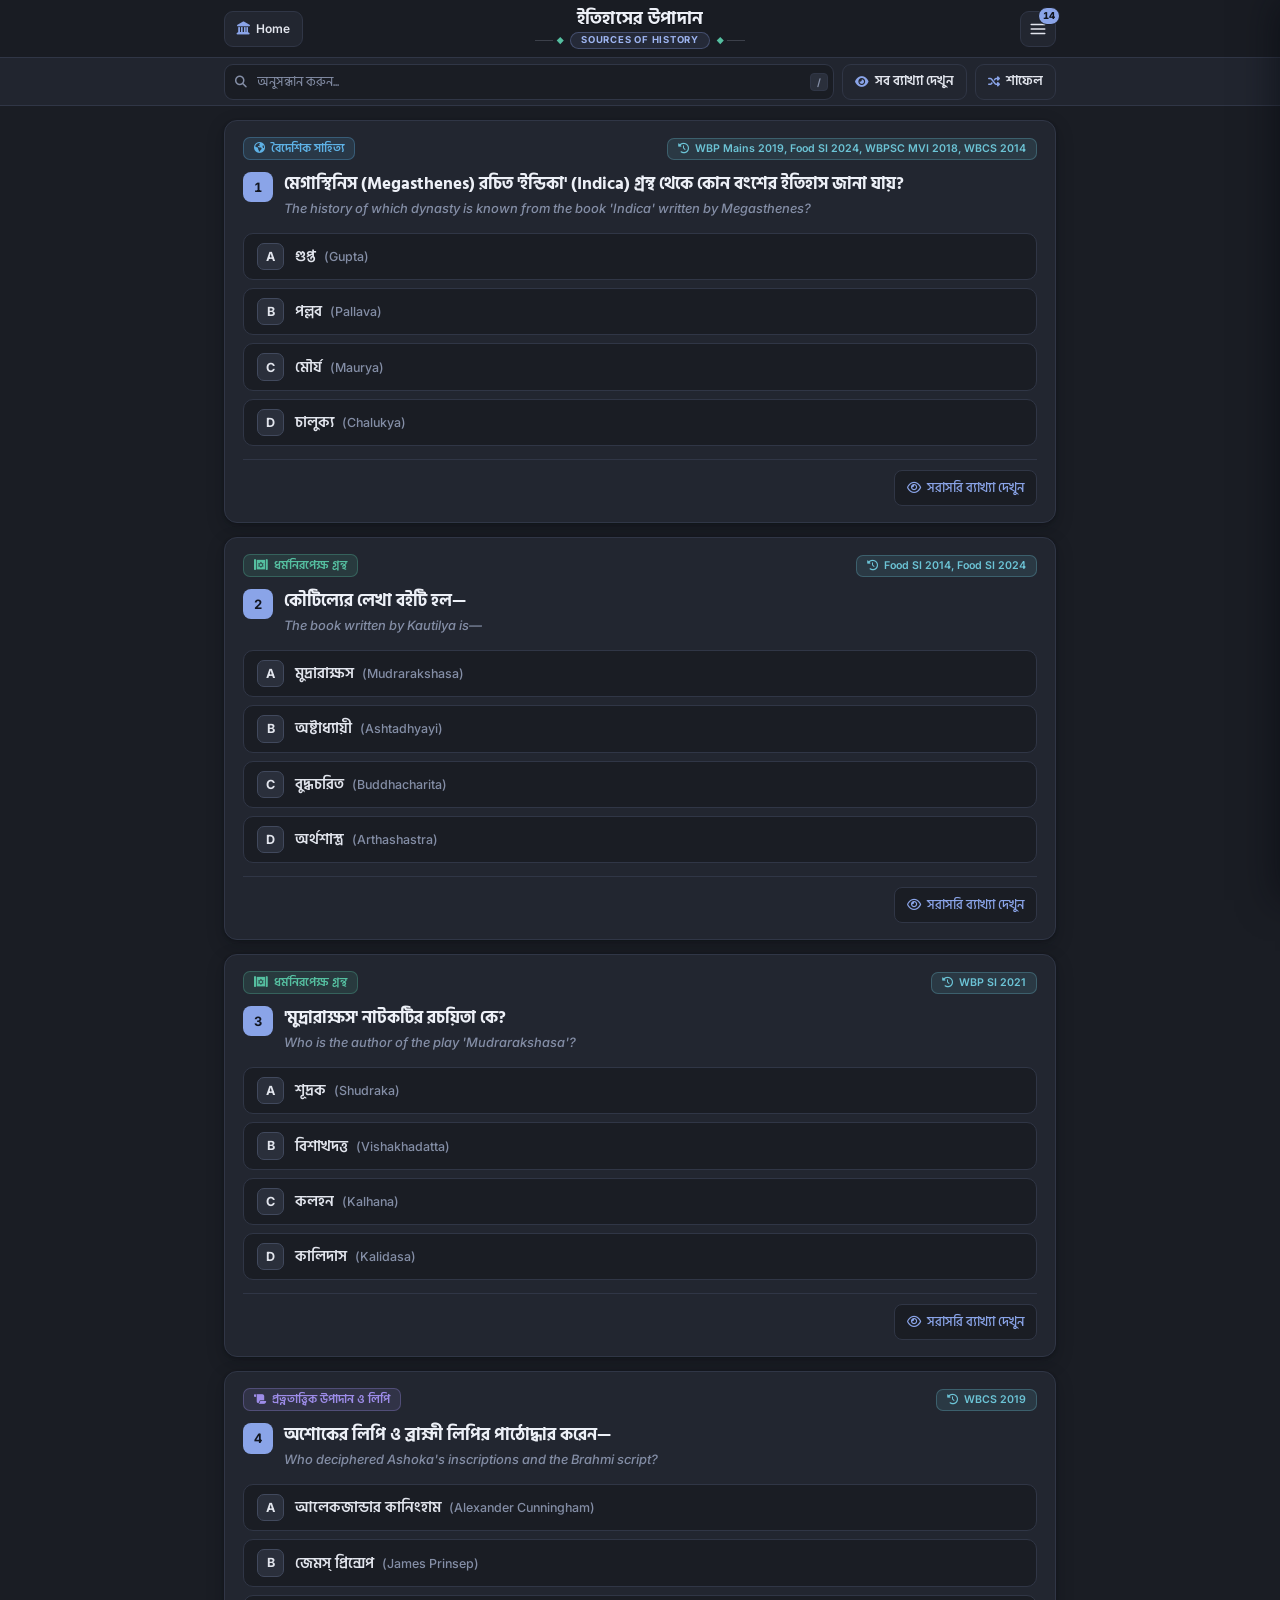
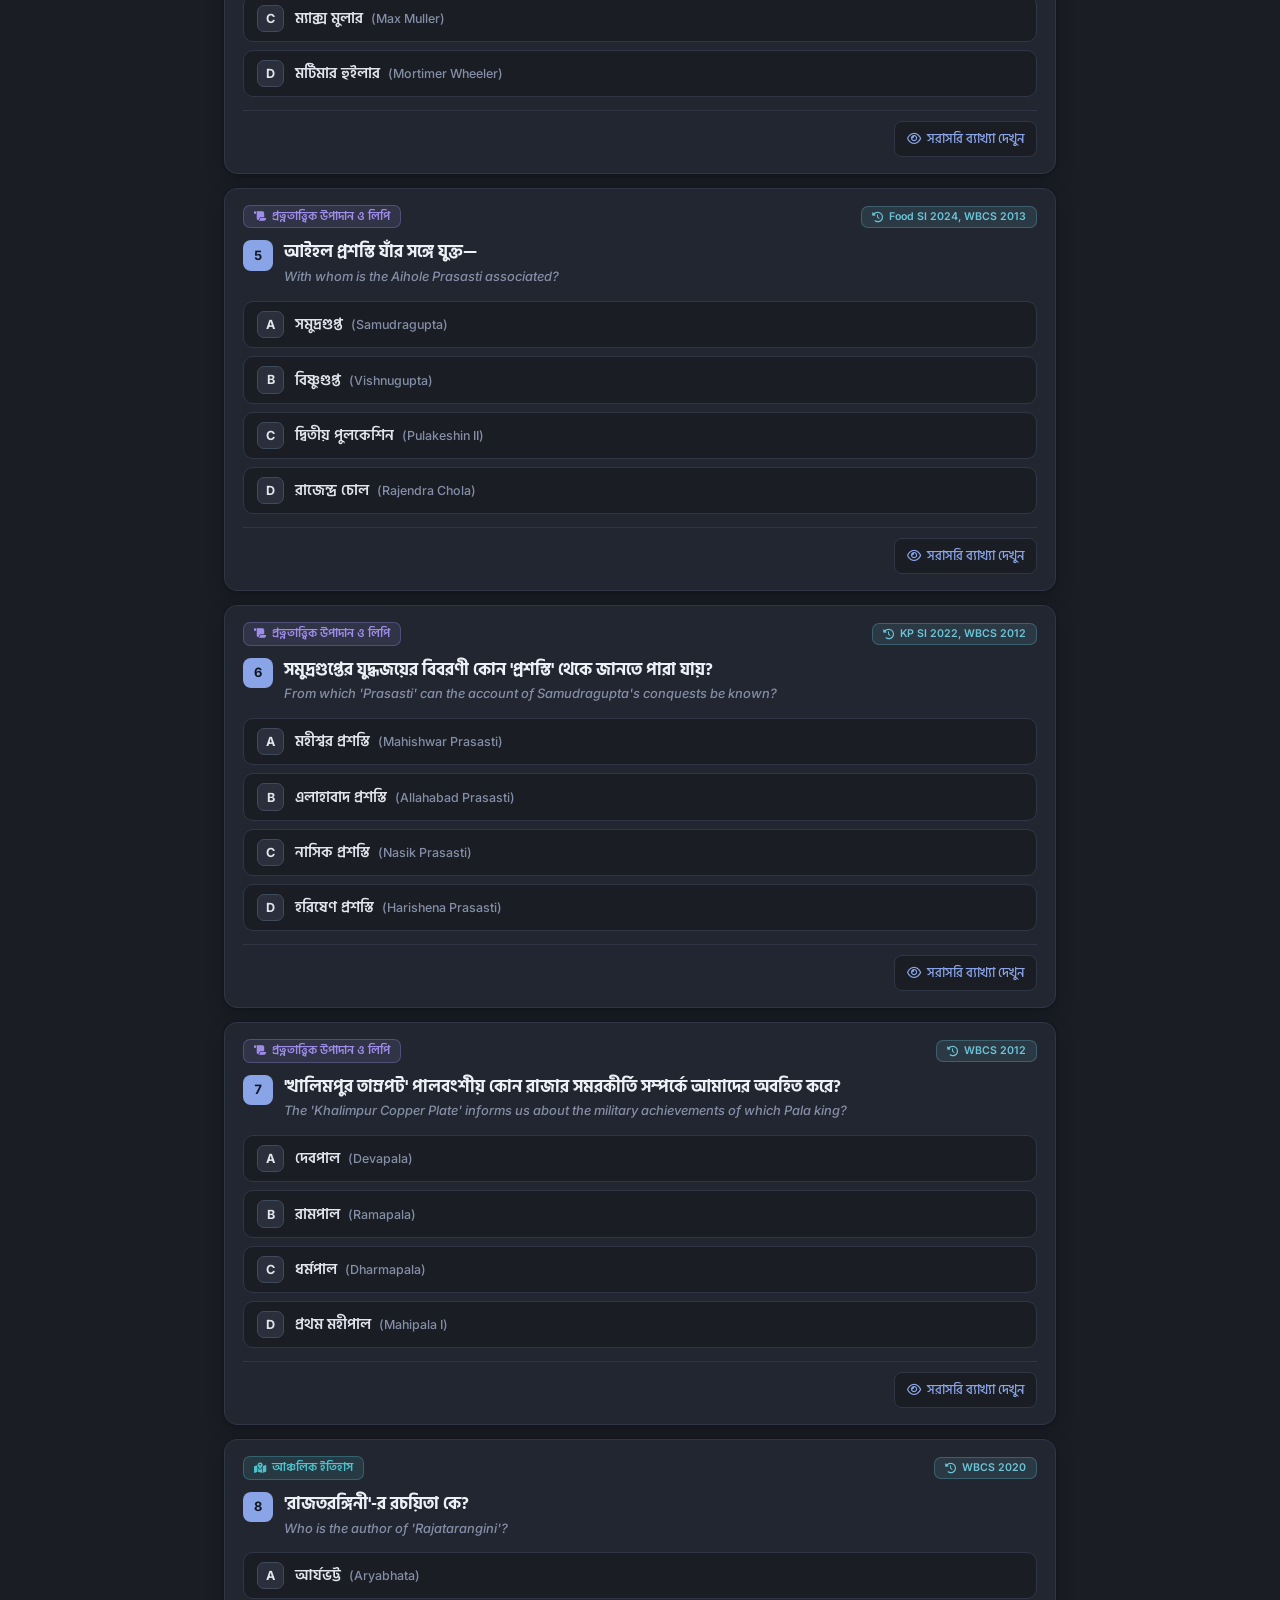
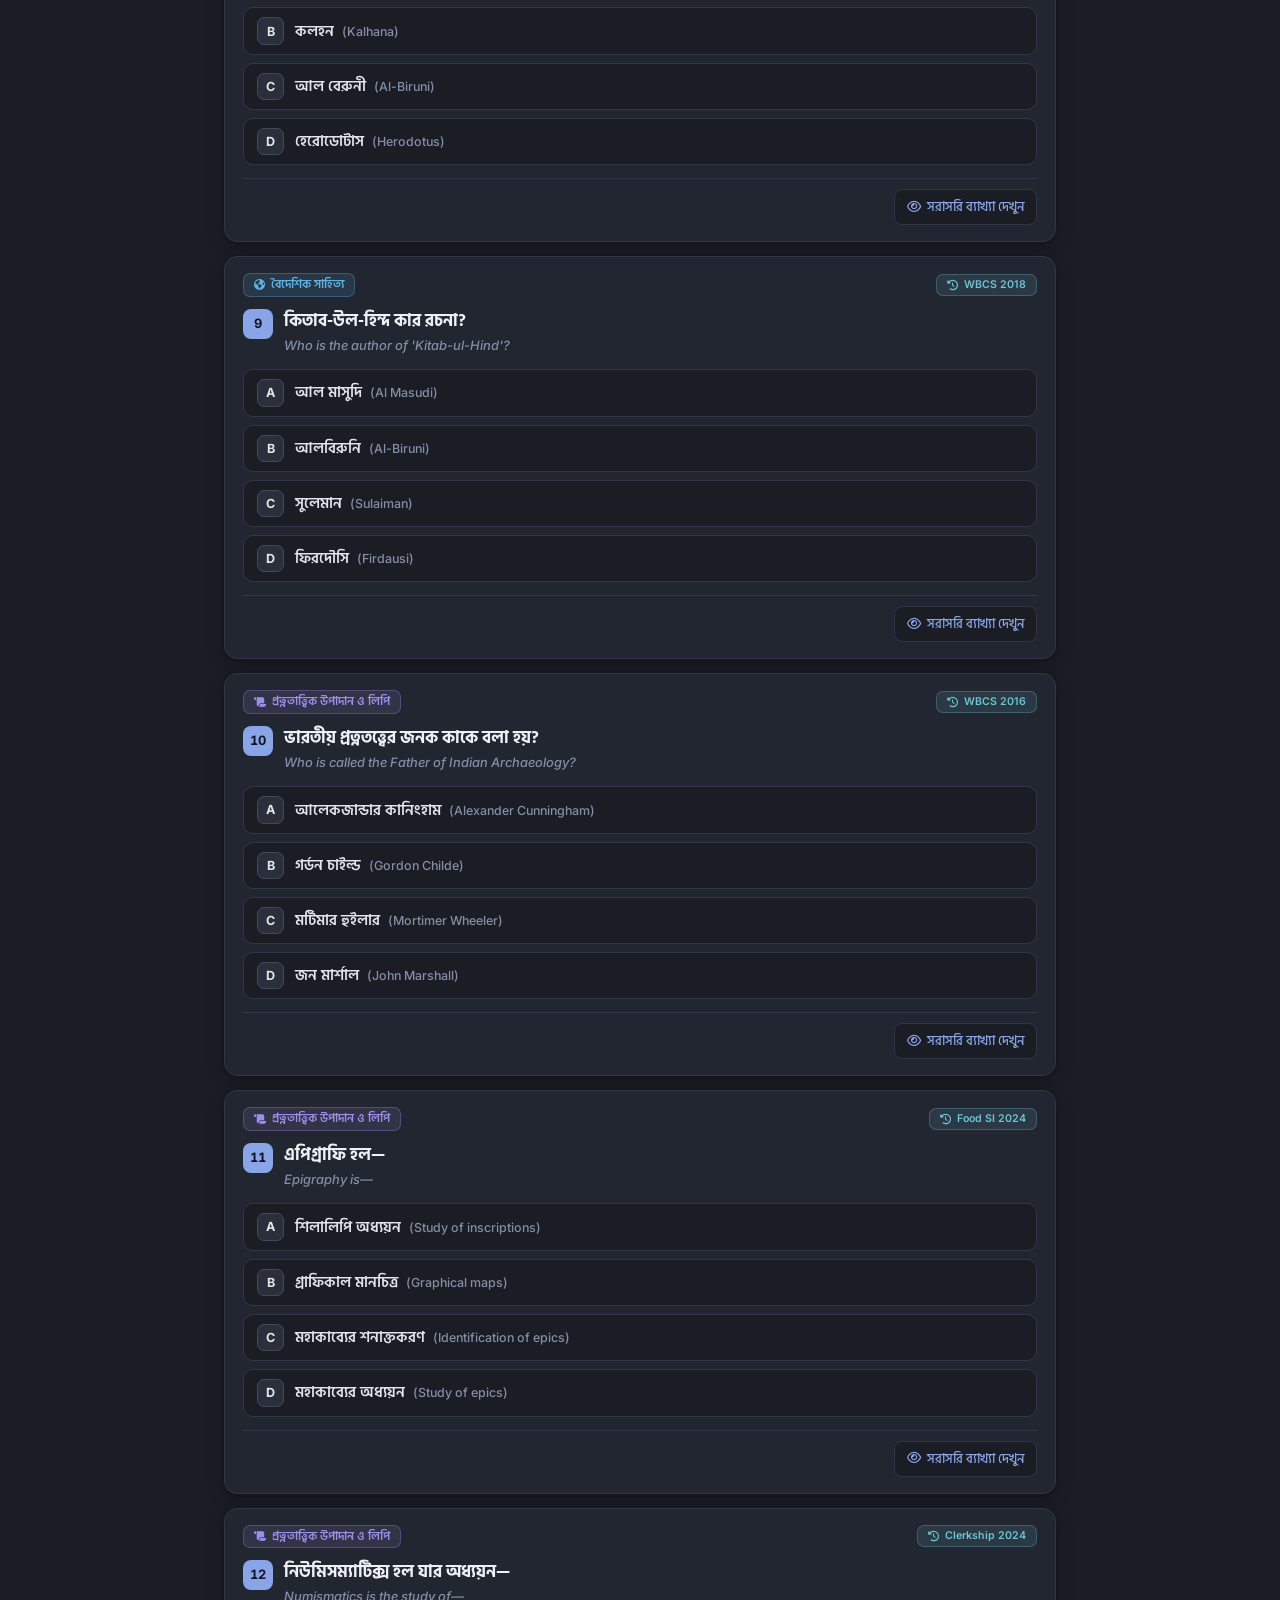
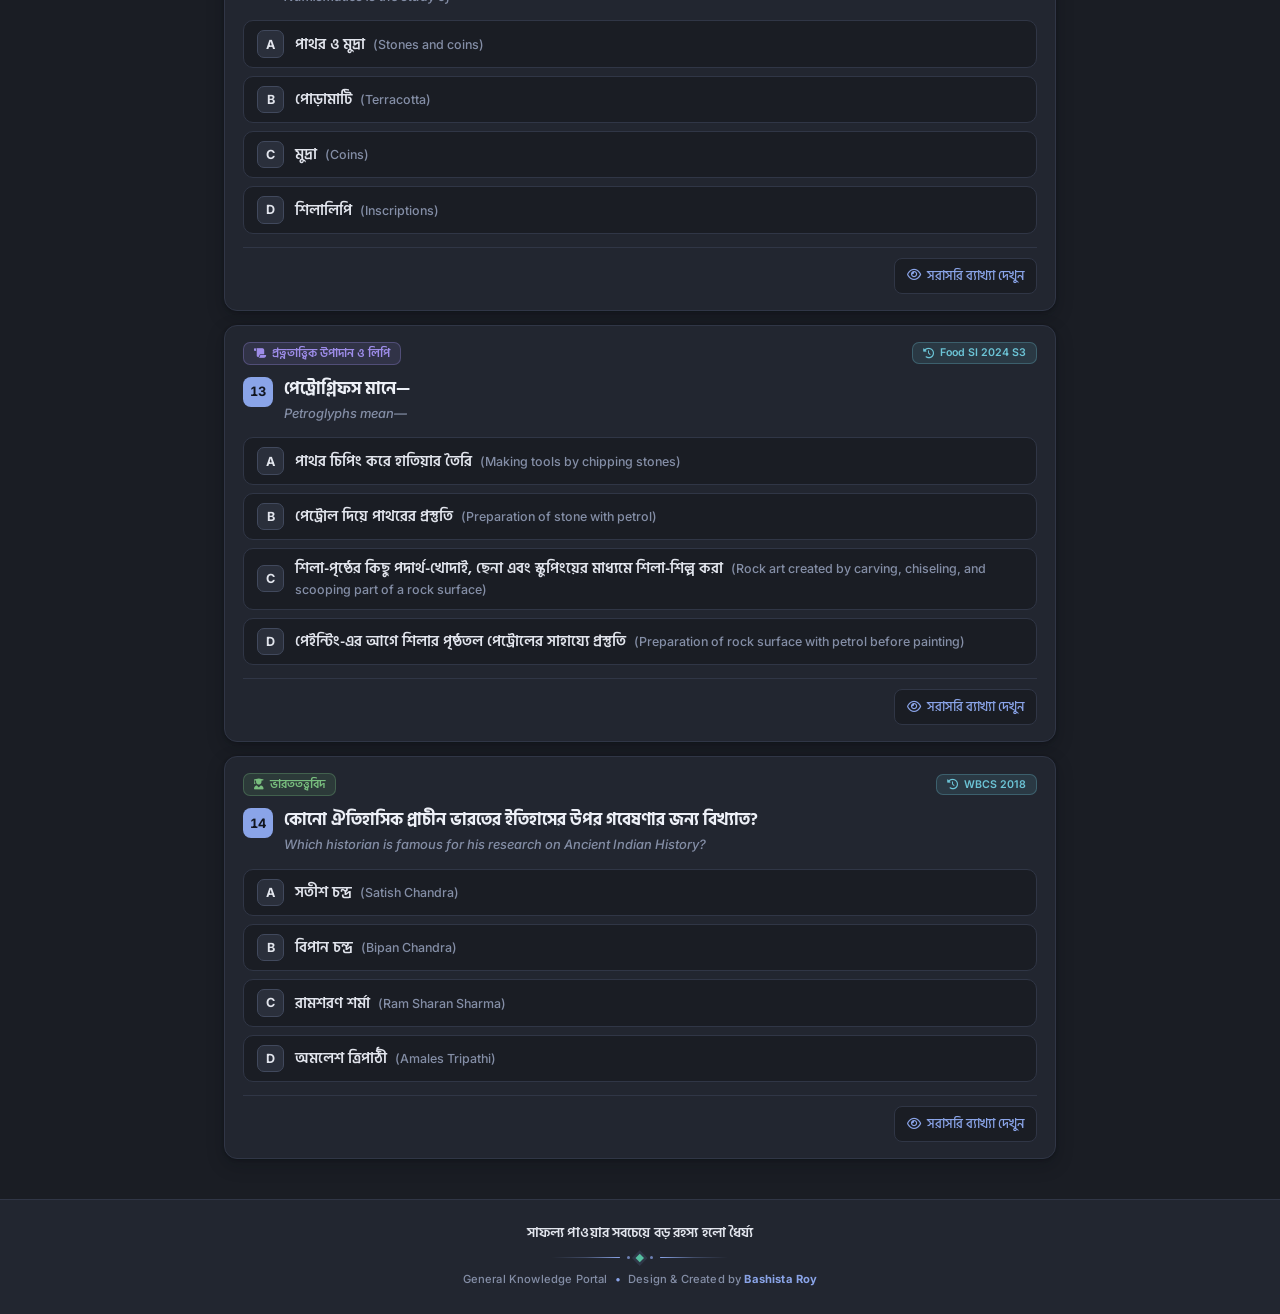
==== commit 266fb634: "Update chapter_1_concept_of_history.html" ====
--- a/subjects/history/mcq/chapter_1_concept_of_history.html
+++ b/subjects/history/mcq/chapter_1_concept_of_history.html
@@ -65,7 +65,7 @@
     <div class="header-inner">
       <div class="header-left">
         <a href="../../../index.html" class="home-btn" id="home-btn" title="Home" aria-label="Home">
-          <i class="fa-solid fa-book-bookmark" aria-hidden="true"></i>
+          <i class="fa-solid fa-landmark" aria-hidden="true"></i>
           <span>Home</span>
         </a>
       </div>
